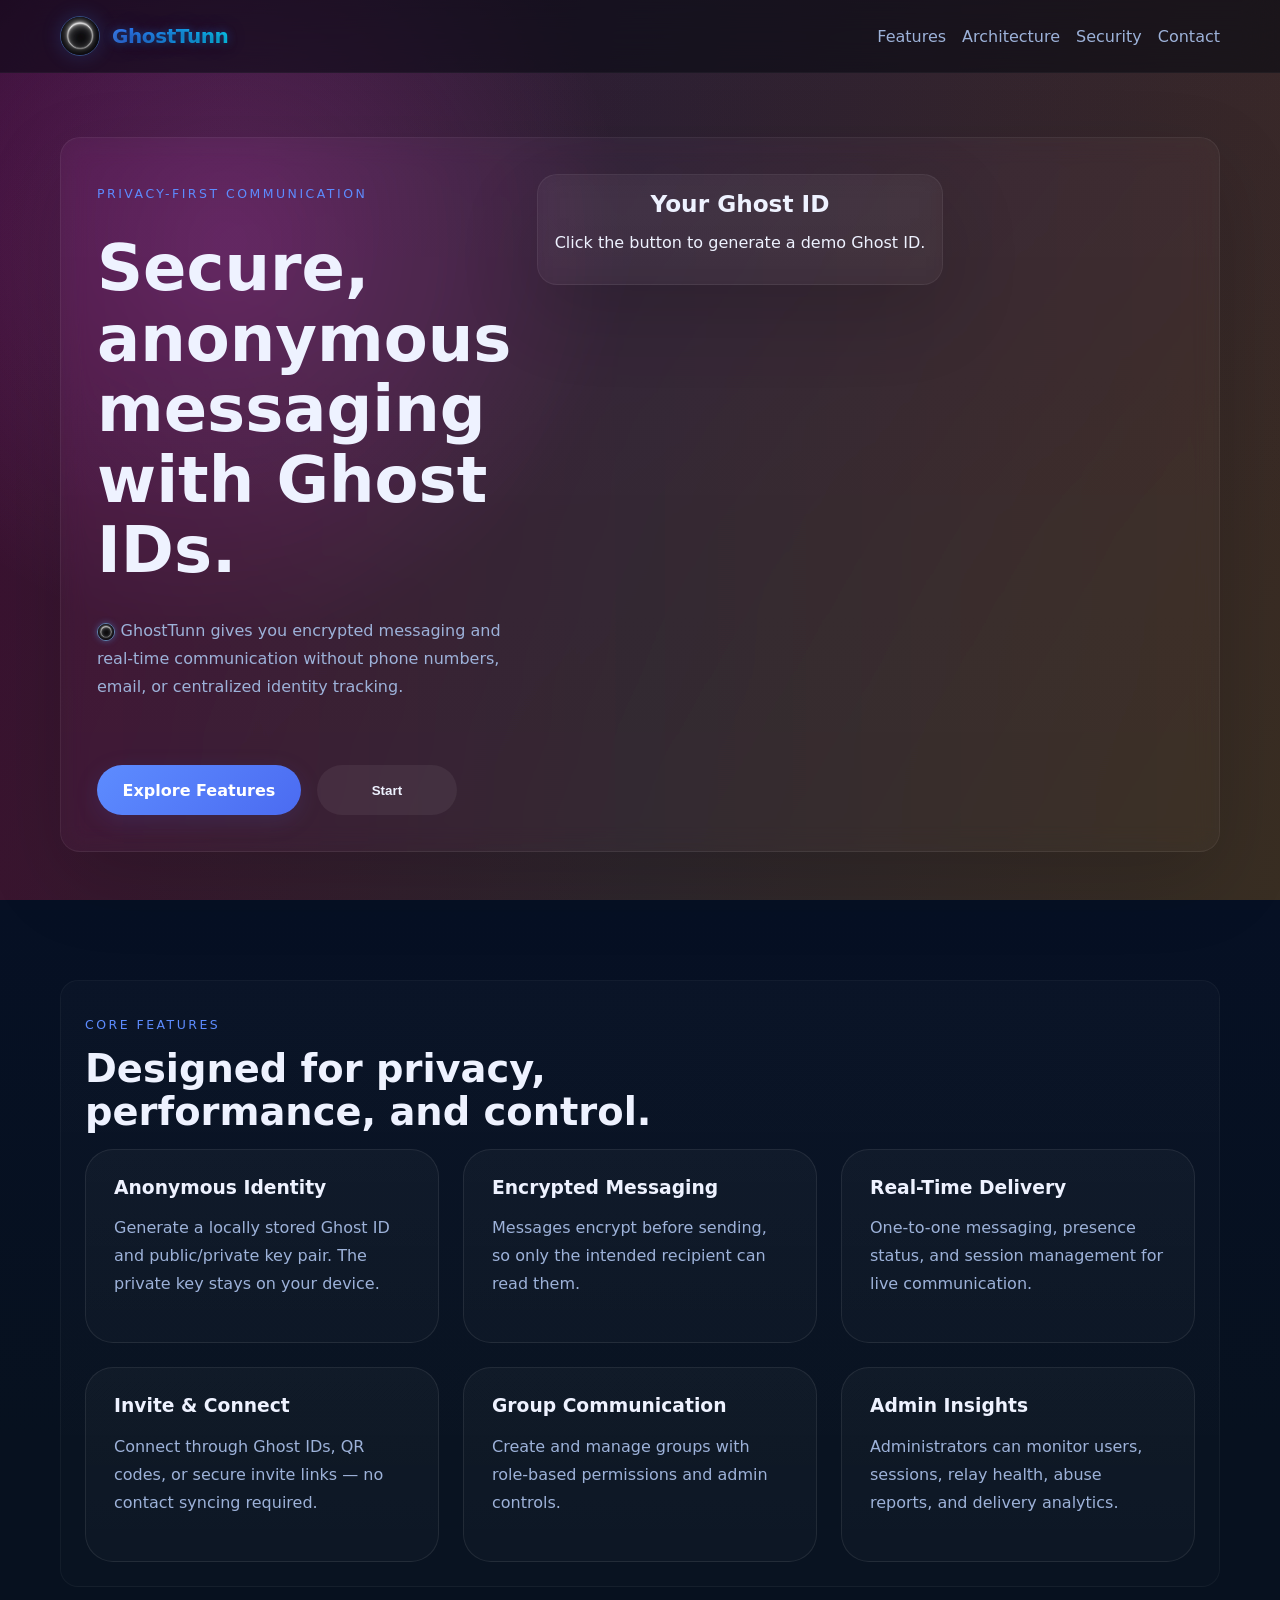
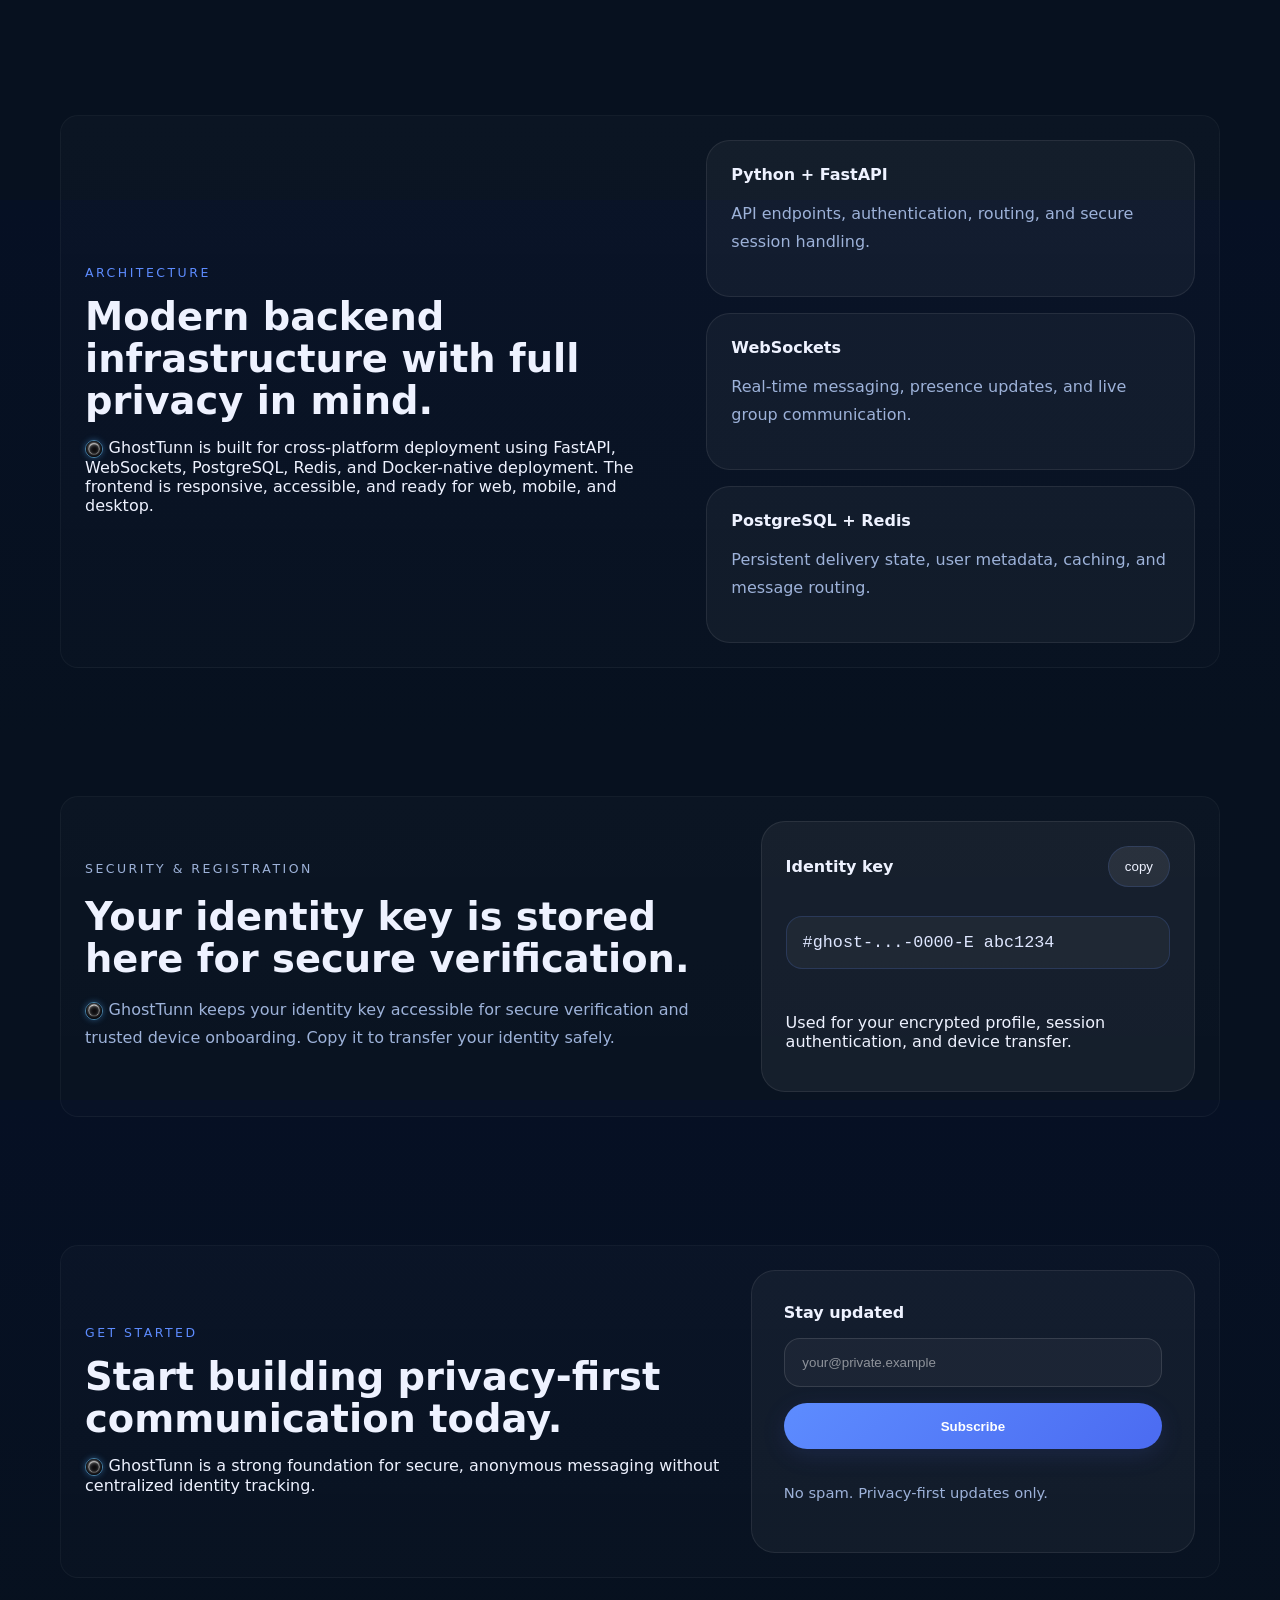
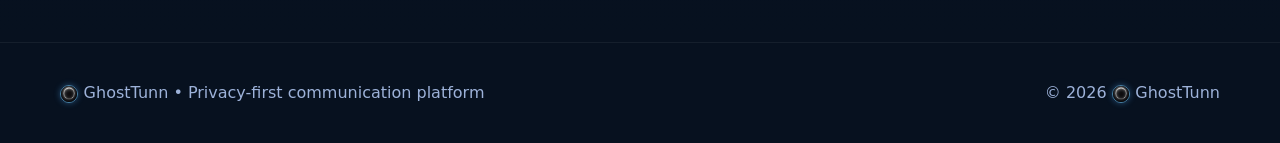
==== index.html @ 8a2db263 "Add ability for users to upload and manage their profile pictures Update HTML to include image eleme" ====
<!DOCTYPE html>
<html lang="en">
<head>
  <meta charset="UTF-8" />
  <meta name="viewport" content="width=device-width, initial-scale=1.0" />
  <title>GhostTunn</title>
  <link rel="stylesheet" href="styles.css" />
</head>
<body>
  <header class="site-header">
    <div class="container header-inner">
      <a class="brand" href="#home">
        <img src="/logo.jpeg" alt="GhostTunn logo" class="brand-logo-img" />
        GhostTunn
      </a>
      <button class="menu-toggle" id="menuToggle" aria-label="Toggle navigation">
        <span></span>
        <span></span>
        <span></span>
      </button>
      <nav class="site-nav" id="siteNav">
        <a href="#features">Features</a>
        <a href="#architecture">Architecture</a>
        <a href="#security">Security</a>
        <a href="#contact">Contact</a>
      </nav>
    </div>
  </header>

  <main>
    <section class="hero" id="home">
      <div class="container">
        <div class="pin-card panel-card">
          <div class="pin-content">
            <p class="eyebrow">Privacy-first communication</p>
            <h1>Secure, anonymous messaging with Ghost IDs.</h1>
            <p class="hero-text"><img src="/logo.jpeg" alt="" class="logo-inline-img" aria-hidden="true" />GhostTunn gives you encrypted messaging and real-time communication without phone numbers, email, or centralized identity tracking.</p>
            <div class="hero-actions">
              <a class="btn btn-primary" href="#features">Explore Features</a>
              <button class="btn btn-secondary" id="demoGhostId">Start</button>
            </div>
          </div>

          <aside class="pin-meta">
            <div class="panel-card meta-card">
              <h2>Your Ghost ID</h2>
              <p id="ghostIdValue">Click the button to generate a demo Ghost ID.</p>
            </div>
          </aside>
        </div>
      </div>
    </section>

    <section class="section section-features" id="features">
      <div class="container">
        <div class="section-header">
          <p class="eyebrow">Core Features</p>
          <h2>Designed for privacy, performance, and control.</h2>
        </div>
        <div class="feature-grid">
          <article class="feature-card">
            <h3>Anonymous Identity</h3>
            <p>Generate a locally stored Ghost ID and public/private key pair. The private key stays on your device.</p>
          </article>
          <article class="feature-card">
            <h3>Encrypted Messaging</h3>
            <p>Messages encrypt before sending, so only the intended recipient can read them.</p>
          </article>
          <article class="feature-card">
            <h3>Real-Time Delivery</h3>
            <p>One-to-one messaging, presence status, and session management for live communication.</p>
          </article>
          <article class="feature-card">
            <h3>Invite & Connect</h3>
            <p>Connect through Ghost IDs, QR codes, or secure invite links — no contact syncing required.</p>
          </article>
          <article class="feature-card">
            <h3>Group Communication</h3>
            <p>Create and manage groups with role-based permissions and admin controls.</p>
          </article>
          <article class="feature-card">
            <h3>Admin Insights</h3>
            <p>Administrators can monitor users, sessions, relay health, abuse reports, and delivery analytics.</p>
          </article>
        </div>
      </div>
    </section>

    <section class="section section-architecture" id="architecture">
      <div class="container architecture-grid">
        <div>
          <p class="eyebrow">Architecture</p>
          <h2>Modern backend infrastructure with full privacy in mind.</h2>
          <p><img src="/logo.jpeg" alt="" class="logo-inline-img" aria-hidden="true" />GhostTunn is built for cross-platform deployment using FastAPI, WebSockets, PostgreSQL, Redis, and Docker-native deployment. The frontend is responsive, accessible, and ready for web, mobile, and desktop.</p>
        </div>
        <div class="architecture-list">
          <div class="architecture-item">
            <strong>Python + FastAPI</strong>
            <p>API endpoints, authentication, routing, and secure session handling.</p>
          </div>
          <div class="architecture-item">
            <strong>WebSockets</strong>
            <p>Real-time messaging, presence updates, and live group communication.</p>
          </div>
          <div class="architecture-item">
            <strong>PostgreSQL + Redis</strong>
            <p>Persistent delivery state, user metadata, caching, and message routing.</p>
          </div>
        </div>
      </div>
    </section>

    <section class="section section-security" id="security">
      <div class="container security-grid">
        <div class="security-copy">
          <p class="eyebrow">Security & Registration</p>
          <h2>Your identity key is stored here for secure verification.</h2>
          <p><img src="/logo.jpeg" alt="" class="logo-inline-img" aria-hidden="true" />GhostTunn keeps your identity key accessible for secure verification and trusted device onboarding. Copy it to transfer your identity safely.</p>
        </div>
        <div class="security-stats">
          <div class="stat-card key-card">
            <div class="key-label">
              <strong>Identity key</strong>
              <button class="copy-btn" id="copySecurityIdentity">copy</button>
            </div>
            <p class="key-value" id="securityIdentityKey">#ghost-...-0000-E abc1234</p>
            <p>Used for your encrypted profile, session authentication, and device transfer.</p>
          </div>
        </div>
      </div>
    </section>

    <section class="section section-contact" id="contact">
      <div class="container contact-panel">
        <div>
          <p class="eyebrow">Get Started</p>
          <h2>Start building privacy-first communication today.</h2>
          <p><img src="/logo.jpeg" alt="" class="logo-inline-img" aria-hidden="true" />GhostTunn is a strong foundation for secure, anonymous messaging without centralized identity tracking.</p>
        </div>
        <form class="contact-form" id="contactForm">
          <label for="email">Stay updated</label>
          <input type="email" id="email" name="email" placeholder="your@private.example" required />
          <button class="btn btn-primary" type="submit">Subscribe</button>
          <p class="form-note">No spam. Privacy-first updates only.</p>
        </form>
      </div>
    </section>

    <section class="section app-shell hidden" id="appShell">
      <div class="app-container">
        <nav class="app-sidebar">
          <div class="sidebar-top">
            <button class="sidebar-icon" data-view="chat" aria-label="Chats" title="Chats">💬</button>
            <button class="sidebar-icon" data-view="ghosttime" aria-label="GhostTime" title="GhostTime">📝</button>
            <button class="sidebar-icon" data-view="terminal" aria-label="Terminal" title="Terminal">⌨️</button>
          </div>
          <div class="sidebar-bottom">
            <button class="sidebar-avatar-btn" id="sidebarProfileBtn" aria-label="Profile & Settings" title="Profile & Settings">
              <div class="avatar-circle" id="sidebarAvatar">
                <span class="avatar-initials" id="sidebarAvatarInitials">GH</span>
                <img class="avatar-photo hidden" id="sidebarPhoto" alt="" aria-hidden="true" />
              </div>
            </button>
          </div>
        </nav>

        <div class="app-main">
          <div class="app-header-section">
            <div class="app-topbar">
              <h1 class="app-title glow"></h1>
              <button class="topbar-profile-btn" id="topbarProfileBtn" aria-label="Profile & Settings">
                <div class="avatar-circle avatar-circle--sm" id="topbarAvatar">
                  <span class="avatar-initials" id="topbarAvatarInitials">GH</span>
                  <img class="avatar-photo hidden" id="topbarPhoto" alt="" aria-hidden="true" />
                </div>
              </button>
            </div>
            <div class="search-action-row">
              <div class="search-bar-container">
                <input type="search" id="chatSearchInput" class="search-bar" placeholder="Search eg; #ghost-codename-uniquenumber-E" />
              </div>
              <button class="btn btn-secondary add-friend-button" id="addFriendButton" type="button" title="Add friend by public ID">+</button>
            </div>
          </div>

          <div class="view-panel" id="chatView">
            <div class="chat-view-container">
              <div class="chat-tabs-bar">
                <button class="chat-tab active" data-filter="all">All</button>
                <button class="chat-tab" data-filter="unread">Unread</button>
                <button class="chat-tab" data-filter="requests">Requests</button>
              </div>
              <div class="chat-list" id="chatList"></div>
            </div>
          </div>

          <div class="view-panel hidden" id="ghosttimeView">
            <div class="ghosttime-panel">
              <div class="ghosttime-header">
                <h2 class="glow-text glow">GhostTime</h2>
              </div>
              <div class="gt-post-form">
                <textarea id="gtPostText" placeholder="Share a text post..."></textarea>
                <button class="btn btn-primary" id="publishGtPost">Publish</button>
              </div>
              <div class="gt-post-list" id="gtPostList"></div>
            </div>
          </div>

          <div class="view-panel hidden" id="terminalView">
            <div class="terminal-panel">
              <div class="terminal-header">
                <div>
                  <p class="eyebrow">Ghost console</p>
                  <h2><img src="/logo.jpeg" alt="" class="logo-inline-img" aria-hidden="true" />GhostTunn shell</h2>
                </div>
                <span class="terminal-status">Active</span>
              </div>
              <div class="terminal-output" id="terminalOutput">
                <div class="terminal-line info">@ghost<strong> is a root runner: </strong> type 'ghost help' to explore all commands.</div>
              </div>
              <div class="terminal-input-row">
                <span class="terminal-prompt">ghost&nbsp;▶</span>
                <input id="terminalInput" class="terminal-input" type="text" placeholder="ghost help" autocomplete="off" />
              </div>
              <div class="terminal-actions">
                <button class="btn btn-secondary" id="terminalClear">clear</button>
              </div>
            </div>
          </div>

        </div>

        <div class="chat-detail-panel hidden" id="chatDetailPanel">
          <div class="chat-header">
            <button class="back-button" id="backToChatListButton">←</button>
            <div class="chat-header-info">
              <h2 id="chatDetailTitle">Chat</h2>
              <p id="chatDetailSubtitle">Online</p>
            </div>
          </div>
          <div class="messages-container" id="messagesContainer"></div>
          <div class="message-input-area hidden" id="messageInputArea">
            <input type="text" id="messageInput" placeholder="Type a message..." />
            <button class="send-button" id="sendButton">Send</button>
          </div>
        </div>
      </div>

      <!-- Mobile bottom navigation -->
      <nav class="mobile-bottom-nav" id="mobileBottomNav">
        <button class="mobile-nav-btn active" data-view="chat" aria-label="Chats">
          <span class="mobile-nav-icon">💬</span>
          <span class="mobile-nav-label">Chats</span>
        </button>
        <button class="mobile-nav-btn" data-view="ghosttime" aria-label="GhostTime">
          <span class="mobile-nav-icon">📝</span>
          <span class="mobile-nav-label">GhostTime</span>
        </button>
        <button class="mobile-nav-btn" data-view="terminal" aria-label="Terminal">
          <span class="mobile-nav-icon">⌨️</span>
          <span class="mobile-nav-label">Terminal</span>
        </button>
        <button class="mobile-nav-btn" id="mobileProfileBtn" aria-label="Profile">
          <span class="mobile-nav-icon">
            <div class="avatar-circle avatar-circle--xs" id="mobileNavAvatar">
              <span class="avatar-initials" id="mobileNavAvatarInitials">GH</span>
              <img class="avatar-photo hidden" id="mobileNavPhoto" alt="" aria-hidden="true" />
            </div>
          </span>
          <span class="mobile-nav-label">Profile</span>
        </button>
      </nav>

      <!-- Profile / Settings Drawer -->
      <div class="profile-drawer-overlay" id="profileDrawerOverlay" aria-hidden="true"></div>
      <aside class="profile-drawer" id="profileDrawer" aria-label="Profile & Settings" role="dialog">
        <div class="profile-drawer-header">
          <span class="profile-drawer-title">Profile</span>
          <button class="profile-drawer-close" id="profileDrawerClose" aria-label="Close">✕</button>
        </div>

        <div class="profile-drawer-body">
          <!-- Avatar card -->
          <div class="profile-avatar-card">
            <div class="profile-avatar-upload-wrap">
              <div class="avatar-circle avatar-circle--lg" id="profileDrawerAvatar">
                <span class="avatar-initials" id="profileDrawerAvatarInitials">GH</span>
                <img class="avatar-photo hidden" id="profileDrawerPhoto" alt="Profile photo" />
              </div>
              <button class="avatar-upload-btn" id="avatarUploadBtn" title="Upload photo" aria-label="Upload profile photo">
                <span>📷</span>
              </button>
              <button class="avatar-remove-btn hidden" id="avatarRemoveBtn" title="Remove photo" aria-label="Remove profile photo">✕</button>
              <input type="file" id="avatarFileInput" accept="image/*" class="hidden" aria-label="Choose profile photo" />
            </div>
            <div class="profile-alias-block">
              <p class="profile-alias" id="profileDisplayAlias">Ghost User</p>
              <p class="profile-alias-sub" id="profilePublicKeyDisplay">#ghost-…</p>
              <p class="avatar-upload-hint" id="avatarUploadHint">Tap 📷 to set a photo</p>
            </div>
          </div>

          <!-- Identity key row -->
          <div class="profile-setting-group">
            <p class="profile-group-label">Identity key</p>
            <div class="profile-key-row">
              <span class="profile-key-value" id="profileIdentityDisplay">••••••••••••</span>
              <button class="profile-key-toggle" id="profileKeyToggle" aria-label="Show / hide key">👁</button>
              <button class="profile-key-copy" id="profileKeyCopy" aria-label="Copy identity key">Copy</button>
            </div>
          </div>

          <!-- Settings toggles -->
          <div class="profile-setting-group">
            <p class="profile-group-label">Privacy</p>
            <label class="profile-toggle-row">
              <span>Ghost mode (always on)</span>
              <span class="profile-toggle-badge">On</span>
            </label>
            <label class="profile-toggle-row">
              <span>Encrypt messages</span>
              <span class="profile-toggle-badge">On</span>
            </label>
            <label class="profile-toggle-row">
              <span>Hide read receipts</span>
              <span class="profile-toggle-badge">On</span>
            </label>
          </div>

          <!-- Log out -->
          <div class="profile-setting-group">
            <button class="btn btn-danger profile-logout-btn" id="profileLogoutBtn">Sign out of this device</button>
          </div>
        </div>
      </aside>
    </section>
  </main>

  <div class="login-overlay" id="loginOverlay" aria-hidden="true">
    <div class="login-card" role="dialog" aria-modal="true" aria-labelledby="loginHeading">
      <div class="login-title">
        <h1 id="loginHeading" class="glow-text"><img src="/logo.jpeg" alt="GhostTunn" class="login-logo-img" />GhostTunn</h1>
        <p class="login-subtitle">Your digital identity key is generated instantly. Copy it and keep it safe.</p>
      </div>

      <div class="tab-panels">
        <div class="tab-panel active" id="identityTab" role="tabpanel">
          <div class="key-block">
            <div class="key-label">
              <strong>Identity key</strong>
              <button class="copy-btn" id="copyIdentity">Copy</button>
            </div>
            <p class="key-value" id="identityKeyValue">#ghost-...-0000-E abc1234</p>
            <p class="tab-note">A composite identity string combining your public and private key data. Keep this secret and safe.</p>
          </div>
        </div>
      </div>

      <div class="manual-identity">
        <p class="manual-text">Already have a Ghost identity on another device? Paste the full identity string here to register this device.</p>
        <div class="manual-input-group">
          <input type="text" id="manualIdentityInput" class="manual-input" placeholder="#ghost-codename-1234-E abc1234" />
          <button class="btn btn-secondary" id="useExistingIdentity">Use Existing Identity</button>
        </div>
      </div>

      <div class="login-actions">
        <button class="btn btn-primary" id="continueButton">Continue</button>
      </div>
    </div>
  </div>

  <footer class="site-footer">
    <div class="container footer-inner">
      <p><img src="/logo.jpeg" alt="" class="logo-inline-img" aria-hidden="true" />GhostTunn • Privacy-first communication platform</p>
      <p>© 2026 <img src="/logo.jpeg" alt="" class="logo-inline-img" aria-hidden="true" />GhostTunn</p>
    </div>
  </footer>

  <script src="script.js"></script>
</body>
</html>
---- styles.css ----
:root {
  --bg: #060b14;
  --surface: #0e1627;
  --surface-strong: #162040;
  --text: #eef2ff;
  --muted: #9db2d9;
  --primary: #5d8cff;
  --primary-soft: #4b6be1;
  --success: #2ed8a9;
  --border: rgba(255,255,255,0.08);
  --radius: 24px;
  font-size: 16px;
}

* {
  box-sizing: border-box;
}

html, body {
  margin: 0;
  min-height: 100%;
  scroll-behavior: smooth;
}

body {
  font-family: Inter, ui-sans-serif, system-ui, -apple-system, BlinkMacSystemFont, "Segoe UI", sans-serif;
  color: var(--text);
  background: #05070f;
  position: relative;
  overflow-x: hidden;
}

body::before {
  content: '';
  position: fixed;
  inset: 0;
  z-index: -1;
  background: 
    radial-gradient(circle at 10% 15%, rgba(255, 106, 255, 0.18), transparent 16%),
    radial-gradient(circle at 85% 20%, rgba(56, 220, 255, 0.12), transparent 14%),
    linear-gradient(120deg, rgba(255, 0, 122, 0.16), rgba(255, 221, 0, 0.16), rgba(0, 230, 255, 0.16)),
    linear-gradient(90deg, rgba(255, 40, 160, 0.05), rgba(0, 255, 200, 0.05), rgba(255, 255, 70, 0.05));
  background-size: 180% 180%, 160% 160%, 320% 320%, 100% 100%;
  animation: neonRainbowFlow 24s linear infinite;
  opacity: 1;
}

@keyframes neonRainbowFlow {
  0% {
    background-position: 0% 0%, 100% 100%, 0% 0%, 0% 0%;
  }
  50% {
    background-position: 100% 20%, 0% 80%, 100% 100%, 0% 0%;
  }
  100% {
    background-position: 0% 100%, 100% 0%, 0% 0%, 0% 0%;
  }
}

img, video {
  max-width: 100%;
}

.container {
  width: min(1160px, calc(100% - 2rem));
  margin: 0 auto;
}

.site-header {
  position: sticky;
  top: 0;
  z-index: 20;
  backdrop-filter: blur(18px);
  background: rgba(6, 11, 20, 0.85);
  border-bottom: 1px solid rgba(255,255,255,0.05);
}

.header-inner,
.footer-inner,
.hero-grid,
.architecture-grid,
.security-grid,
.contact-panel {
  display: grid;
  gap: 1.5rem;
}

.header-inner {
  grid-template-columns: auto 1fr;
  align-items: center;
  padding: 1rem 0;
}

.brand {
  display: inline-flex;
  align-items: center;
  gap: 0.75rem;
  font-weight: 800;
  letter-spacing: -0.05em;
  font-size: 1.35rem;
  color: var(--text);
  text-decoration: none;
}

/* Logo image styles */
.brand-logo-img {
  width: 40px;
  height: 40px;
  border-radius: 50%;
  object-fit: cover;
  border: 1px solid rgba(80, 170, 255, 0.4);
  box-shadow: 0 0 20px rgba(60, 140, 255, 0.2);
  animation: brandRingPulse 3s ease-in-out infinite;
  flex-shrink: 0;
}

.logo-inline-img {
  width: 18px;
  height: 18px;
  border-radius: 50%;
  object-fit: cover;
  vertical-align: middle;
  margin-right: 0.35rem;
  border: 1px solid rgba(116, 205, 255, 0.6);
  box-shadow: 0 0 6px rgba(82, 175, 255, 0.4);
  display: inline-block;
}

.login-logo-img {
  width: 52px;
  height: 52px;
  border-radius: 50%;
  object-fit: cover;
  border: 2px solid rgba(93, 140, 255, 0.5);
  box-shadow: 0 0 24px rgba(64, 140, 255, 0.35);
  vertical-align: middle;
  margin-right: 0.5rem;
  animation: brandRingPulse 3s ease-in-out infinite;
}

.logo-ring {
  position: relative;
  display: inline-flex;
  width: 40px;
  height: 40px;
  min-width: 40px;
  border-radius: 50%;
  background: radial-gradient(circle at center, rgba(6, 15, 32, 0.95), rgba(4, 8, 22, 1) 60%);
  border: 1px solid rgba(80, 170, 255, 0.4);
  box-shadow: 0 0 20px rgba(60, 140, 255, 0.2), inset 0 0 1px rgba(255, 255, 255, 0.05);
  animation: brandRingPulse 3s ease-in-out infinite;
}

.logo-ring::before {
  content: '';
  position: absolute;
  inset: 0;
  border-radius: 50%;
  background: radial-gradient(circle at center, rgba(90, 200, 255, 0.22), transparent 55%);
}

.logo-ring::after {
  content: '';
  position: absolute;
  inset: 7px;
  border-radius: 50%;
  border: 2px solid rgba(116, 205, 255, 0.9);
  box-shadow: 0 0 18px rgba(82, 175, 255, 0.8), 0 0 30px rgba(42, 118, 255, 0.22);
  pointer-events: none;
}

.brand-mark {
  width: 40px;
  height: 40px;
  border-radius: 50%;
  display: inline-grid;
  place-items: center;
}

.brand-mark.logo-ring {
  width: 100%;
  height: 100%;
}

@keyframes brandRingPulse {
  0%, 100% {
    transform: scale(1);
    box-shadow: 0 0 20px rgba(60, 140, 255, 0.2);
  }
  50% {
    transform: scale(1.02);
    box-shadow: 0 0 26px rgba(60, 140, 255, 0.28);
  }
}

.logo-ring--inline {
  position: relative;
  display: inline-flex;
  width: 14px;
  height: 14px;
  min-width: 14px;
  border-radius: 50%;
  border: 1px solid rgba(116, 205, 255, 0.9);
  background: transparent;
  box-shadow: 0 0 8px rgba(82, 175, 255, 0.45);
  margin-right: 0.45rem;
  vertical-align: middle;
}

.logo-ring--inline::before {
  content: '';
  position: absolute;
  inset: 0;
  border-radius: 50%;
  box-shadow: inset 0 0 6px rgba(90, 200, 255, 0.35);
}

.logo-ring--inline::after {
  display: none;
}

/* Neon/glow branding for the site title and app title */
.brand, .app-title, .glow-text {
  font-weight: 900;
  background: linear-gradient(90deg, #80b8ff 0%, #2f7cff 40%, #00e1ff 100%);
  -webkit-background-clip: text;
  -webkit-text-fill-color: transparent;
  color: transparent;
  text-shadow: 0 0 10px rgba(64,140,255,0.45), 0 0 30px rgba(64,140,255,0.18), 0 2px 8px rgba(0,0,0,0.6);
  transition: text-shadow 0.25s ease;
}

.brand:hover, .app-title:hover, .glow-text:hover {
  text-shadow: 0 0 14px rgba(64,140,255,0.7), 0 0 40px rgba(64,140,255,0.28), 0 4px 18px rgba(0,0,0,0.6);
}

@keyframes neonPulse {
  0% { text-shadow: 0 0 8px rgba(64,140,255,0.45), 0 0 20px rgba(64,140,255,0.18); }
  50% { text-shadow: 0 0 14px rgba(64,140,255,0.72), 0 0 36px rgba(64,140,255,0.28); }
  100% { text-shadow: 0 0 8px rgba(64,140,255,0.45), 0 0 20px rgba(64,140,255,0.18); }
}

.brand.glow, .app-title.glow, .glow-text.glow {
  animation: neonPulse 2.2s ease-in-out infinite;
}

.site-nav {
  justify-self: end;
  display: flex;
  flex-wrap: wrap;
  gap: 1rem;
}

.site-nav a {
  color: var(--muted);
  text-decoration: none;
  transition: color 0.2s ease;
}

.site-nav a:hover {
  color: var(--text);
}

.menu-toggle {
  display: none;
  background: none;
  border: none;
  cursor: pointer;
  padding: 0.5rem;
}

.menu-toggle span {
  display: block;
  width: 1.6rem;
  height: 2px;
  background: var(--text);
  margin: 0.35rem 0;
  transition: transform 0.25s ease;
}

.hero {
  padding: 5rem 0 4rem;
}

.hero-grid {
  grid-template-columns: 1.2fr 0.9fr;
  align-items: center;
}

.hero-copy {
  max-width: 660px;
}

.eyebrow {
  text-transform: uppercase;
  letter-spacing: 0.2em;
  color: var(--primary);
  font-size: 0.78rem;
  margin-bottom: 1rem;
}

h1, h2, h3 {
  margin: 0;
  line-height: 1.1;
}

h1 {
  font-size: clamp(2.4rem, 5vw, 4rem);
}

h2 {
  font-size: clamp(2rem, 3vw, 2.8rem);
}

.hero-text,
.feature-card p,
.architecture-item p,
.security-copy p,
.form-note {
  color: var(--muted);
  line-height: 1.75;
}

.hero-actions {
  margin-top: 2rem;
  display: flex;
  flex-wrap: wrap;
  gap: 1rem;
}

.btn {
  display: inline-flex;
  align-items: center;
  justify-content: center;
  border: none;
  border-radius: 999px;
  padding: 0.95rem 1.6rem;
  font-weight: 600;
  cursor: pointer;
  text-decoration: none;
}

.btn-primary {
  background: linear-gradient(135deg, var(--primary), #4b6bf1);
  color: white;
}

.btn-secondary {
  background: rgba(255,255,255,0.06);
  color: var(--text);
}

.hero-panel {
  align-self: start;
}

.panel-card {
  background: rgba(255,255,255,0.04);
  border: 1px solid rgba(255,255,255,0.08);
  border-radius: var(--radius);
  padding: 2rem;
  box-shadow: 0 28px 80px rgba(0, 0, 0, 0.15);
}

.panel-card h2 {
  margin-bottom: 1rem;
}

.section {
  padding: 4rem 0;
}

.section-header {
  max-width: 700px;
  margin-bottom: 2.5rem;
}

.feature-grid {
  display: grid;
  grid-template-columns: repeat(3, minmax(0, 1fr));
  gap: 1.5rem;
}

.feature-card {
  padding: 1.75rem;
  background: rgba(255,255,255,0.04);
  border: 1px solid rgba(255,255,255,0.08);
  border-radius: 1.75rem;
}

.architecture-grid {
  grid-template-columns: 1.1fr 0.9fr;
  align-items: center;
}

.architecture-list {
  display: grid;
  gap: 1rem;
}

.architecture-item {
  padding: 1.5rem;
  background: rgba(255,255,255,0.04);
  border: 1px solid rgba(255,255,255,0.08);
  border-radius: 1.5rem;
}

.security-grid {
  grid-template-columns: 1.2fr 0.8fr;
  align-items: center;
}

.security-stats {
  display: grid;
  gap: 1rem;
}

.security-key-grid {
  grid-template-columns: repeat(2, minmax(0, 1fr));
}

.key-card {
  display: grid;
  gap: 0.75rem;
}

@media (max-width: 900px) {
  .security-key-grid {
    grid-template-columns: 1fr;
  }
}

.stat-card {
  background: rgba(255,255,255,0.05);
  padding: 1.5rem;
  border-radius: 1.5rem;
  border: 1px solid rgba(255,255,255,0.08);
}

.stat-card h3 {
  font-size: 2rem;
  margin-bottom: 0.4rem;
}

.contact-panel {
  grid-template-columns: 1.3fr 0.9fr;
  align-items: center;
}

.contact-form {
  display: grid;
  gap: 1rem;
  background: rgba(255,255,255,0.04);
  border: 1px solid rgba(255,255,255,0.08);
  border-radius: 1.5rem;
  padding: 2rem;
}

.contact-form label {
  font-weight: 600;
}

.contact-form input {
  width: 100%;
  padding: 1rem 1.1rem;
  border: 1px solid rgba(255,255,255,0.12);
  border-radius: 1rem;
  background: rgba(255,255,255,0.04);
  color: var(--text);
}

.contact-form input::placeholder {
  color: rgba(255,255,255,0.5);
}

.form-note {
  font-size: 0.92rem;
}

.site-footer {
  padding: 1.5rem 0;
  border-top: 1px solid rgba(255,255,255,0.06);
}

.footer-inner {
  grid-template-columns: 1fr auto;
  align-items: center;
  color: var(--muted);
}

.login-overlay {
  position: fixed;
  inset: 0;
  display: none;
  align-items: center;
  justify-content: center;
  background: radial-gradient(circle at top, rgba(93, 140, 255, 0.18), transparent 22%),
              linear-gradient(180deg, rgba(4, 11, 20, 0.95), rgba(2, 7, 17, 0.98));
  backdrop-filter: blur(14px);
  z-index: 100;
  padding: 2rem;
}

.login-overlay.active {
  display: flex;
}

.login-card {
  width: min(960px, 100%);
  background: linear-gradient(180deg, rgba(8, 23, 62, 0.95), rgba(4, 11, 25, 0.98));
  border: 1px solid rgba(93, 140, 255, 0.18);
  border-radius: 32px;
  box-shadow: 0 0 120px rgba(84, 139, 255, 0.18);
  padding: 2.5rem;
}

.login-title {
  text-align: center;
  margin-bottom: 1.5rem;
}

.login-title h1 {
  font-size: clamp(2.75rem, 5vw, 4rem);
  margin: 0;
}

.login-title .login-subtitle {
  margin: 0.85rem auto 0;
  max-width: 680px;
  color: #cbd7ff;
  opacity: 0.9;
}

.glow-text {
  background: linear-gradient(90deg, #5d8cff, #79ffff, #e26bff, #4b95ff);
  -webkit-background-clip: text;
  color: transparent;
  animation: neon-glow 3.5s ease-in-out infinite;
}

@keyframes neon-glow {
  0%, 100% {
    text-shadow: 0 0 18px rgba(93, 140, 255, 0.9), 0 0 28px rgba(121, 255, 255, 0.55);
  }
  50% {
    text-shadow: 0 0 24px rgba(206, 107, 255, 0.9), 0 0 34px rgba(93, 140, 255, 0.45);
  }
}

.login-tabs {
  display: grid;
  grid-template-columns: repeat(3, minmax(0, 1fr));
  gap: 0.85rem;
  margin-bottom: 1.5rem;
}

.login-tab {
  background: rgba(255, 255, 255, 0.04);
  border: 1px solid rgba(255, 255, 255, 0.08);
  color: var(--text);
  padding: 1rem 1rem;
  border-radius: 18px;
  cursor: pointer;
  font-weight: 700;
  transition: transform 0.2s ease, border-color 0.2s ease, background 0.2s ease;
}

.login-tab:hover {
  transform: translateY(-1px);
}

.login-tab.active {
  background: rgba(93, 140, 255, 0.16);
  border-color: rgba(93, 140, 255, 0.4);
  box-shadow: 0 0 0 1px rgba(93, 140, 255, 0.18), 0 0 20px rgba(93, 140, 255, 0.12);
}

.tab-panels {
  display: grid;
  gap: 1rem;
}

.tab-panel {
  display: none;
  padding: 1.75rem;
  background: rgba(255, 255, 255, 0.04);
  border: 1px solid rgba(255, 255, 255, 0.08);
  border-radius: 24px;
}

.tab-panel.active {
  display: block;
}

.key-block {
  display: grid;
  gap: 0.85rem;
}

.key-label {
  display: flex;
  align-items: center;
  justify-content: space-between;
  gap: 1rem;
}

.key-value {
  font-family: "Courier New", Courier, monospace;
  word-break: break-word;
  font-size: 1.05rem;
  color: #dfe7ff;
  background: rgba(255, 255, 255, 0.04);
  border: 1px solid rgba(93, 140, 255, 0.18);
  padding: 1rem;
  border-radius: 1rem;
}

.tab-note {
  margin: 0;
  color: #b7c5f8;
  line-height: 1.7;
  opacity: 0.92;
}

.copy-btn {
  background: rgba(255, 255, 255, 0.08);
  color: var(--text);
  border: 1px solid rgba(93, 140, 255, 0.16);
  padding: 0.75rem 1rem;
  border-radius: 999px;
  cursor: pointer;
  transition: background 0.2s ease, transform 0.2s ease;
}

.copy-btn:hover {
  background: rgba(93, 140, 255, 0.18);
  transform: translateY(-1px);
}

.login-actions {
  margin-top: 1.5rem;
  display: flex;
  justify-content: center;
}

.manual-identity {
  margin-top: 1.5rem;
  padding: 1.4rem 1.4rem 1.2rem;
  background: rgba(255, 255, 255, 0.03);
  border: 1px solid rgba(93, 140, 255, 0.12);
  border-radius: 20px;
}

.manual-text {
  margin: 0 0 1rem;
  color: #d1d9ff;
  line-height: 1.6;
}

.manual-input-group {
  display: grid;
  gap: 0.85rem;
}

.manual-input {
  width: 100%;
  padding: 1rem 1.1rem;
  border-radius: 1rem;
  border: 1px solid rgba(255,255,255,0.12);
  background: rgba(255,255,255,0.05);
  color: var(--text);
}

.app-shell {
  padding: 2.5rem 0 1rem;
}


.hidden {
  display: none !important;
}

.app-header {
  margin-bottom: 1.5rem;
}

.app-topbar {
  display: none;
}

.app-title {
  font-size: clamp(2.5rem, 4vw, 3.75rem);
  margin: 0;
}

.search-action-row {
  display: grid;
  grid-template-columns: 1fr auto;
  gap: 0.75rem;
  align-items: center;
}

.search-bar-container {
  display: grid;
}

.search-bar {
  width: 100%;
  padding: 1rem 1.2rem;
  border-radius: 999px;
  border: 1px solid rgba(255,255,255,0.12);
  background: rgba(255,255,255,0.06);
  color: var(--text);
  outline: none;
}

.search-bar::placeholder {
  color: rgba(255,255,255,0.6);
}

.add-friend-button {
  min-width: 56px;
  min-height: 56px;
  width: 56px;
  border-radius: 50%;
  font-size: 1.4rem;
  padding: 0;
}

.app-search-bar {
  display: grid;
  grid-template-columns: 1fr auto;
  gap: 0.75rem;
}

.app-search-bar input {
  width: 100%;
  padding: 1rem 1.2rem;
  border-radius: 999px;
  border: 1px solid rgba(255,255,255,0.1);
  background: rgba(255,255,255,0.05);
  color: var(--text);
}

.chat-container {
  display: grid;
  grid-template-columns: 360px 1fr;
  gap: 1.5rem;
}

.chat-sidebar {
  display: grid;
  gap: 1rem;
  padding: 1rem;
  background: rgba(255,255,255,0.04);
  border: 1px solid rgba(255,255,255,0.08);
  border-radius: 2rem;
  min-height: 620px;
}

.chat-sidebar-top {
  display: grid;
  gap: 1rem;
}

.chat-tabs {
  display: grid;
  grid-template-columns: repeat(3, minmax(0, 1fr));
  gap: 0.65rem;
}

.chat-tab {
  background: rgba(255,255,255,0.05);
  border: 1px solid rgba(255,255,255,0.08);
  color: var(--text);
  padding: 0.85rem 0.9rem;
  border-radius: 999px;
  cursor: pointer;
  font-size: 0.95rem;
  font-weight: 700;
}

.chat-tab.active {
  background: rgba(93, 140, 255, 0.18);
  border-color: rgba(93, 140, 255, 0.35);
}

.chat-list {
  display: grid;
  gap: 0.75rem;
  max-height: 540px;
  overflow-y: auto;
  padding-right: 0.25rem;
}

.chat-item {
  display: flex;
  gap: 0.75rem;
  align-items: center;
  padding: 0.75rem;
  border-radius: 1rem;
  background: rgba(255,255,255,0.03);
  border: 1px solid transparent;
  cursor: pointer;
  transition: background 0.2s ease, border-color 0.2s ease;
}

.chat-item:hover,
.chat-item.active {
  background: rgba(93, 140, 255, 0.16);
  border-color: rgba(93, 140, 255, 0.28);
}

.chat-avatar {
  flex-shrink: 0;
  width: 3rem;
  height: 3rem;
  border-radius: 50%;
  display: flex;
  align-items: center;
  justify-content: center;
  font-weight: bold;
  color: white;
  font-size: 1.1rem;
}

.chat-item-content {
  flex: 1;
  min-width: 0;
  display: flex;
  flex-direction: column;
  gap: 0.25rem;
}

.chat-item-header {
  display: flex;
  justify-content: space-between;
  align-items: center;
  gap: 0.75rem;
}

.chat-item-header h4 {
  margin: 0;
  font-size: 0.95rem;
  font-weight: 600;
}

.chat-item-time {
  color: var(--muted);
  font-size: 0.8rem;
  flex-shrink: 0;
}

.chat-item-message {
  margin: 0;
  color: var(--muted);
  font-size: 0.85rem;
  white-space: nowrap;
  overflow: hidden;
  text-overflow: ellipsis;
}

.chat-item-badge {
  flex-shrink: 0;
  min-width: 1.5rem;
  padding: 0.2rem 0.5rem;
  border-radius: 999px;
  background: #5d8cff;
  color: white;
  font-size: 0.75rem;
  text-align: center;
  font-weight: 600;
}

.chat-panel {
  display: grid;
  gap: 1rem;
  min-height: 620px;
  padding: 1.25rem;
  background: rgba(255,255,255,0.04);
  border: 1px solid rgba(255,255,255,0.08);
  border-radius: 2rem;
}

.chat-panel-header {
  display: grid;
  gap: 0.35rem;
  padding-bottom: 0.35rem;
  border-bottom: 1px solid rgba(255,255,255,0.08);
}

/* Futuristic neon back/return button */
.back-button {
  width: 48px;
  height: 48px;
  border-radius: 12px;
  border: none;
  background: linear-gradient(180deg, rgba(18,34,68,0.6), rgba(6,12,28,0.85));
  color: #bfe9ff;
  font-size: 1.25rem;
  display: inline-flex;
  align-items: center;
  justify-content: center;
  cursor: pointer;
  position: relative;
  box-shadow: 0 8px 30px rgba(50,110,220,0.08), inset 0 0 8px rgba(64,140,255,0.06);
  transition: transform 0.18s ease, box-shadow 0.18s ease, filter 0.18s ease;
}

.back-button::after {
  content: '';
  position: absolute;
  inset: -6px;
  border-radius: 14px;
  pointer-events: none;
  background: radial-gradient(circle at 30% 20%, rgba(64,140,255,0.18), transparent 10%), radial-gradient(circle at 70% 80%, rgba(0,230,255,0.06), transparent 12%);
  filter: blur(6px);
  opacity: 0.95;
  mix-blend-mode: screen;
}

.back-button:hover {
  transform: translateY(-4px) scale(1.02);
  box-shadow: 0 20px 56px rgba(64,140,255,0.22), inset 0 0 18px rgba(64,140,255,0.08);
}

@keyframes backPulse {
  0% { filter: drop-shadow(0 0 6px rgba(64,140,255,0.18)); }
  50% { filter: drop-shadow(0 0 18px rgba(64,140,255,0.32)); }
  100% { filter: drop-shadow(0 0 6px rgba(64,140,255,0.18)); }
}

.back-button.glow {
  animation: backPulse 2.4s ease-in-out infinite;
}

.chat-messages {
  display: grid;
  gap: 0.75rem;
  padding: 1rem 0.5rem;
  overflow-y: auto;
  min-height: 420px;
  background: linear-gradient(180deg, rgba(255,255,255,0.02), transparent);
}

.chat-empty {
  color: var(--muted);
  padding: 2rem;
  text-align: center;
}

.message-row {
  display: grid;
  padding: 0.5rem 0;
}

.messages-container {
  flex: 1;
  overflow-y: auto;
  padding: 1rem 1.25rem 9rem;
  display: flex;
  flex-direction: column;
  gap: 0.75rem;
  min-height: 0;
}

.message-row {
  display: flex;
}

.message-bubble {
  max-width: 68%;
  padding: 1rem 1.25rem;
  border-radius: 1.75rem;
  line-height: 1.6;
  box-shadow: 0 14px 40px rgba(0, 20, 50, 0.15);
}

.message-bubble.incoming {
  background: rgba(56, 177, 124, 0.12);
  color: #a5ffda;
  border-bottom-left-radius: 0.3rem;
  align-self: flex-start;
  border: 1px solid rgba(56, 177, 124, 0.28);
}

.message-bubble.outgoing {
  background: rgba(93, 140, 255, 0.18);
  color: #b7dcff;
  border-bottom-right-radius: 0.3rem;
  align-self: flex-end;
  border: 1px solid rgba(93, 140, 255, 0.28);
}

.message-row .message-bubble {
  margin: 0;
}

.message-row .message-bubble.incoming {
  animation: slideInLeft 0.32s ease;
}

.message-row .message-bubble.outgoing {
  animation: slideInRight 0.32s ease;
}

@keyframes slideInLeft {
  from { transform: translateX(-16px); opacity: 0; }
  to { transform: translateX(0); opacity: 1; }
}

@keyframes slideInRight {
  from { transform: translateX(16px); opacity: 0; }
  to { transform: translateX(0); opacity: 1; }
}

.message-input-area {
  position: absolute;
  left: 1.25rem;
  right: 1.25rem;
  bottom: 0.6rem;
  z-index: 10;
  display: flex;
  gap: 0.85rem;
  align-items: center;
  padding: 1.15rem 1.2rem;
  border-radius: 2rem;
  background: linear-gradient(135deg, rgba(18, 10, 36, 0.96), rgba(2, 4, 14, 0.96));
  border: 1px solid rgba(255, 255, 255, 0.12);
  box-shadow:
    0 0 28px rgba(255, 96, 223, 0.2),
    0 0 42px rgba(53, 222, 255, 0.2),
    inset 0 0 18px rgba(48, 80, 255, 0.18);
  flex-shrink: 0;
  position: absolute;
}

.message-input-area::before {
  content: '';
  position: absolute;
  inset: 0;
  border-radius: 2rem;
  pointer-events: none;
  background: linear-gradient(180deg, rgba(64, 255, 240, 0.12), transparent 20%, transparent 80%, rgba(255, 105, 220, 0.12));
}

.message-input-area input {
  position: relative;
  flex: 1;
  padding: 1rem 1.3rem;
  border-radius: 999px;
  border: 1px solid rgba(0, 255, 209, 0.35);
  background: rgba(16, 24, 48, 0.98);
  color: #f5fbff;
  box-shadow: inset 0 0 28px rgba(64, 236, 255, 0.18), 0 0 12px rgba(93, 78, 255, 0.12);
}

.message-input-area input:focus {
  outline: none;
  border-color: rgba(64, 233, 255, 0.65);
  background: rgba(18, 29, 58, 0.98);
  box-shadow: inset 0 0 24px rgba(44, 166, 255, 0.18), 0 0 14px rgba(93, 191, 255, 0.12);
}

.send-button {
  min-width: 120px;
  padding: 1rem 1.6rem;
  border-radius: 999px;
  border: none;
  background: linear-gradient(135deg, #8a00ff 0%, #2dd5ff 45%, #ff4d79 100%);
  color: #fff;
  font-weight: 800;
  letter-spacing: 0.02em;
  text-transform: uppercase;
  cursor: pointer;
  box-shadow: 0 0 28px rgba(141, 0, 255, 0.22), 0 0 20px rgba(45, 213, 255, 0.18);
  transition: transform 0.18s ease, box-shadow 0.18s ease;
}

.send-button:hover {
  transform: translateY(-1px);
  box-shadow: 0 12px 32px rgba(141, 0, 255, 0.26), 0 0 24px rgba(45, 213, 255, 0.22);
}

/* utility to show the message input when needed */
.message-input-area.hidden {
  display: none !important;
}

.message-input-area.show {
  display: flex !important;
}

/* compact mode used when the input serves as a comment box */
.message-input-area.compact {
  padding: 0.5rem 0.75rem;
  background: rgba(8, 20, 44, 0.95);
  border: 1.5px solid rgba(93, 140, 255, 0.35);
  box-shadow: 0 0 16px rgba(64, 140, 255, 0.25), inset 0 0 12px rgba(0, 230, 255, 0.08);
  animation: neonCommentGlow 2.5s ease-in-out infinite;
}
@keyframes neonCommentGlow {
  0% { box-shadow: 0 0 16px rgba(64, 140, 255, 0.25), 0 0 8px rgba(0, 230, 255, 0.12), inset 0 0 12px rgba(0, 230, 255, 0.08); }
  50% { box-shadow: 0 0 24px rgba(93, 140, 255, 0.45), 0 0 16px rgba(206, 107, 255, 0.28), inset 0 0 16px rgba(206, 107, 255, 0.12); }
  100% { box-shadow: 0 0 16px rgba(64, 140, 255, 0.25), 0 0 8px rgba(0, 230, 255, 0.12), inset 0 0 12px rgba(0, 230, 255, 0.08); }
}
.message-input-area.compact input {
  padding: 0.6rem 0.9rem;
  height: 38px;
  background: rgba(255, 255, 255, 0.06);
  border: 1px solid rgba(0, 230, 255, 0.3);
  color: var(--text);
}
.message-input-area.compact input:focus {
  border-color: rgba(206, 107, 255, 0.7);
  background: rgba(255, 255, 255, 0.12);
  box-shadow: inset 0 0 8px rgba(206, 107, 255, 0.15);
}
.message-input-area.compact .send-button {
  min-width: 84px;
  padding: 0.55rem 0.9rem;
  background: linear-gradient(135deg, rgba(64, 140, 255, 0.8), rgba(206, 107, 255, 0.8));
  box-shadow: 0 0 12px rgba(206, 107, 255, 0.3);
}

.message-input-area input {
  flex: 1;
  padding: 1rem 1.2rem;
  border-radius: 999px;
  border: 1px solid rgba(255,255,255,0.12);
  background: rgba(255,255,255,0.06);
  color: var(--text);
  box-shadow: inset 0 0 0 1px rgba(255,255,255,0.02);
}

.message-input-area input:focus {
  outline: none;
  border-color: rgba(93, 140, 255, 0.8);
  background: rgba(255,255,255,0.12);
}

.send-button {
  min-width: 110px;
  padding: 1rem 1.6rem;
  border-radius: 999px;
  border: none;
  background: linear-gradient(135deg, #5d8cff, #2f66f2);
  color: white;
  font-weight: 700;
  cursor: pointer;
  transition: transform 0.2s ease, box-shadow 0.2s ease, filter 0.2s ease;
}

.send-button:hover {
  transform: translateY(-1px);
  box-shadow: 0 18px 46px rgba(93, 140, 255, 0.24);
}

.message-footer {
  display: flex;
  justify-content: flex-end;
  color: #9db2d9;
  font-size: 0.78rem;
  margin-top: 0.3rem;
}

.chat-input-row {
  display: grid;
  grid-template-columns: 1fr auto;
  gap: 0.85rem;
}

.chat-input-row input {
  width: 100%;
  padding: 1rem 1.2rem;
  border-radius: 999px;
  border: 1px solid rgba(255,255,255,0.12);
  background: rgba(255,255,255,0.05);
  color: var(--text);
}

.view-panel {
  display: block;
}

.ghosttime-panel,
.account-view {
  display: grid;
  gap: 1rem;
}

.ghosttime-header {
  display: grid;
  gap: 0.35rem;
}

.ghosttime-header h2 {
  font-size: clamp(3rem, 5vw, 5rem);
  letter-spacing: 0.02em;
  text-shadow: 0 0 22px rgba(0, 230, 255, 0.9), 0 0 42px rgba(93, 140, 255, 0.45), 0 0 90px rgba(206, 107, 255, 0.25);
}

.ghosttime-header h2.glow {
  animation: neonPulse 2s ease-in-out infinite;
}

/* GhostTime feed: keep post list scrollable without scrolling the whole page */
.ghosttime-panel {
  display: flex;
  flex-direction: column;
  gap: 1rem;
  min-height: calc(100vh - 220px);
}

.gt-post-form {
  z-index: 1;
}

.gt-post-list {
  flex: 1 1 auto;
  overflow-y: auto;
  padding: 0.5rem;
  display: grid;
  gap: 0.75rem;
  border-radius: 12px;
  background: linear-gradient(180deg, rgba(255,255,255,0.01), rgba(255,255,255,0.02));
}

.gt-post-card {
  padding: 1rem;
  border-radius: 12px;
  background: rgba(255,255,255,0.03);
  border: 1px solid rgba(255,255,255,0.04);
}

.gt-post-form {
  display: grid;
  gap: 0.8rem;
  background: rgba(255,255,255,0.04);
  border: 1px solid rgba(255,255,255,0.08);
  border-radius: 1.75rem;
  padding: 1.25rem;
}

.gt-post-form textarea {
  width: 100%;
  min-height: 140px;
  resize: vertical;
  padding: 1rem 1.2rem;
  border-radius: 1.25rem;
  border: 1px solid rgba(255,255,255,0.12);
  background: rgba(255,255,255,0.05);
  color: var(--text);
}

.gt-post-list {
  display: grid;
  gap: 1rem;
}

.gt-post-detail-card {
  background: rgba(5, 13, 30, 0.86);
  border: 1px solid rgba(93, 140, 255, 0.18);
  box-shadow: 0 18px 70px rgba(1, 8, 30, 0.35);
}

.gt-post-stats {
  display: flex;
  gap: 0.75rem;
  flex-wrap: wrap;
  margin-top: 1rem;
}

.gt-stat-button {
  min-width: 100px;
  padding: 0.9rem 1rem;
  border-radius: 999px;
  border: 1px solid rgba(255,255,255,0.12);
  background: rgba(255,255,255,0.04);
  color: var(--text);
  display: inline-flex;
  align-items: center;
  justify-content: center;
  gap: 0.5rem;
}

.gt-like-button {
  background: rgba(93, 140, 255, 0.14);
  border-color: rgba(93, 140, 255, 0.28);
}

.gt-comments-dropdown {
  margin-top: 1rem;
  padding: 1rem;
  border-radius: 1rem;
  background: rgba(8, 20, 44, 0.9);
  border: 1px solid rgba(93, 140, 255, 0.15);
  max-height: 320px;
  display: grid;
  grid-template-rows: 1fr auto;
}

.gt-comments-dropdown.hidden {
  display: flexbox;
}

.gt-comments-dropdown .gt-comments {
  overflow-y: auto;
  padding-right: 0.4rem;
  margin-bottom: 0.75rem;
}

.gt-add-comment-box {
  display: flex;
  gap: 0.6rem;
  align-items: center;
  padding: 0.8rem 0.85rem;
  border-top: 1px solid rgba(93, 140, 255, 0.15);
  background: rgba(8, 20, 44, 0.94);
  backdrop-filter: blur(8px);
  box-shadow: inset 0 0 0 1px rgba(255,255,255,0.02);
  animation: neonCommentGlow 2.4s ease-in-out infinite;
}

@keyframes neonCommentGlow {
  0%, 100% { box-shadow: inset 0 0 0 1px rgba(0, 230, 255, 0.12), 0 0 12px rgba(64, 140, 255, 0.22); }
  50% { box-shadow: inset 0 0 0 1px rgba(206, 107, 255, 0.18), 0 0 20px rgba(206, 107, 255, 0.32); }
}


.gt-comment-input {
  flex: 1;
  padding: 0.6rem 0.9rem;
  border-radius: 999px;
  border: 1.5px solid rgba(0, 230, 255, 0.3);
  background: rgba(255, 255, 255, 0.05);
  color: var(--text);
  font-size: 0.9rem;
  height: 36px;
  box-shadow: 0 0 8px rgba(64, 140, 255, 0.15);
  transition: border-color 0.2s ease, box-shadow 0.2s ease;
}

.gt-comment-input:focus {
  outline: none;
  border-color: rgba(206, 107, 255, 0.6);
  background: rgba(255, 255, 255, 0.1);
  box-shadow: 0 0 12px rgba(206, 107, 255, 0.25), inset 0 0 8px rgba(206, 107, 255, 0.1);
}

.gt-comment-send {
  min-width: 70px;
  padding: 0.6rem 1rem;
  font-size: 0.85rem;
  background: linear-gradient(135deg, rgba(64, 140, 255, 0.8), rgba(206, 107, 255, 0.8));
  box-shadow: 0 0 10px rgba(206, 107, 255, 0.25);
}

.gt-add-comment-box {
  display: flex;
  gap: 0.6rem;
  align-items: center;
  margin-top: 0.9rem;
  padding-top: 0.9rem;
  border-top: 1px solid rgba(93, 140, 255, 0.15);
}

.gt-comment-input {
  flex: 1;
  padding: 0.6rem 0.9rem;
  border-radius: 999px;
  border: 1.5px solid rgba(0, 230, 255, 0.3);
  background: rgba(255, 255, 255, 0.05);
  color: var(--text);
  font-size: 0.9rem;
  height: 36px;
  box-shadow: 0 0 8px rgba(64, 140, 255, 0.15);
  transition: border-color 0.2s ease, box-shadow 0.2s ease;
}

.gt-comment-input:focus {
  outline: none;
  border-color: rgba(206, 107, 255, 0.6);
  background: rgba(255, 255, 255, 0.1);
  box-shadow: 0 0 12px rgba(206, 107, 255, 0.25), inset 0 0 8px rgba(206, 107, 255, 0.1);
}

.gt-comment-send {
  min-width: 70px;
  padding: 0.6rem 1rem;
  font-size: 0.85rem;
  background: linear-gradient(135deg, rgba(64, 140, 255, 0.8), rgba(206, 107, 255, 0.8));
  box-shadow: 0 0 10px rgba(206, 107, 255, 0.25);
}

.gt-comment {
  display: grid;
  gap: 0.35rem;
  padding: 0.9rem;
  border-radius: 1rem;
  background: rgba(255,255,255,0.03);
}

.gt-comment-author {
  font-weight: 700;
}

.gt-comment-text {
  color: var(--text);
}

.gt-comment-time {
  color: var(--muted);
  font-size: 0.82rem;
}


.gt-post-card {
  padding: 1.25rem;
  background: rgba(255,255,255,0.04);
  border: 1px solid rgba(255,255,255,0.08);
  border-radius: 1.75rem;
}

.account-profile-card {
  display: grid;
  grid-template-columns: auto 1fr;
  gap: 1rem;
  align-items: center;
  padding: 1.5rem;
}

.account-profile-center {
  display: flex;
  flex-direction: column;
  align-items: center;
  gap: 1.25rem;
  padding: 2rem 1.5rem;
  text-align: center;
}

.avatar-image {
  width: 140px;
  height: 140px;
  border-radius: 50%;
  border: 2px solid rgba(93, 140, 255, 0.4);
  box-shadow: 0 0 24px rgba(64, 140, 255, 0.3), inset 0 0 16px rgba(0, 230, 255, 0.1);
  display: flex;
  align-items: center;
  justify-content: center;
  font-weight: 900;
  font-size: 2rem;
  flex-shrink: 0;
}

.profile-display {
  display: flex;
  flex-direction: column;
  gap: 0.5rem;
}

.account-key {
  font-family: "Courier New", Courier, monospace;
  font-size: 0.95rem;
  color: #b7dcff;
  margin: 0;
  word-break: break-all;
}

.account-panel {
  position: relative;
}

.account-profile-center {
  margin: 0 auto;
}

.account-settings {
  padding: 1.5rem;
  background: rgba(255,255,255,0.04);
  border: 1px solid rgba(255,255,255,0.08);
  border-radius: 1.75rem;
}

.account-settings ul {
  list-style: none;
  padding: 0;
  margin: 0;
  display: grid;
  gap: 0.85rem;
}

.account-settings li {
  padding: 1rem 1.1rem;
  border-radius: 1.25rem;
  background: rgba(255,255,255,0.03);
  border: 1px solid rgba(255,255,255,0.08);
}

.setting-item {
  width: 100%;
  padding: 1rem 1.1rem;
  border-radius: 1.25rem;
  border: 1.5px solid rgba(93, 140, 255, 0.35);
  background: linear-gradient(135deg, rgba(64, 140, 255, 0.12), rgba(0, 230, 255, 0.08));
  color: #b7dcff;
  font-weight: 600;
  cursor: pointer;
  transition: all 0.3s ease;
  box-shadow: 0 0 12px rgba(64, 140, 255, 0.2), inset 0 0 8px rgba(0, 230, 255, 0.05);
}

.setting-item:hover {
  background: linear-gradient(135deg, rgba(64, 140, 255, 0.22), rgba(0, 230, 255, 0.15));
  border-color: rgba(93, 140, 255, 0.6);
  box-shadow: 0 0 24px rgba(64, 140, 255, 0.35), inset 0 0 12px rgba(206, 107, 255, 0.1);
}

.setting-item:active {
  transform: scale(0.98);
}

/* Privacy Settings Panel */
.privacy-panel {
  position: absolute;
  top: 1.5rem;
  right: 1.5rem;
  width: min(420px, 95%);
  background: linear-gradient(180deg, rgba(4, 11, 30, 0.98), rgba(8, 15, 35, 0.96));
  border: 1px solid rgba(93, 140, 255, 0.15);
  border-radius: 1.75rem;
  padding: 1.5rem;
  overflow-y: auto;
  display: flex;
  flex-direction: column;
  gap: 1.5rem;
  max-height: calc(100vh - 6rem);
  z-index: 10;
  opacity: 1;
  transform: translateY(0);
  transition: opacity 0.35s ease, transform 0.35s ease;
}

.privacy-panel.hidden {
  opacity: 0;
  visibility: hidden;
  transform: translateY(24px);
  pointer-events: none;
}

@media (max-width: 980px) {
  .privacy-panel {
    position: absolute;
    top: 1rem;
    right: 1rem;
    width: min(90%, 420px);
    max-height: calc(100vh - 4rem);
  }
}

.privacy-title {
  font-size: 1.8rem;
  margin: 0;
  color: #b7dcff;
  text-align: center;
}

.privacy-section {
  display: flex;
  flex-direction: column;
  gap: 1rem;
  padding: 1rem;
  border-radius: 1.25rem;
  background: rgba(255, 255, 255, 0.02);
  border: 1px solid rgba(93, 140, 255, 0.1);
}

.privacy-section h4 {
  margin: 0 0 0.5rem;
  color: #d1d9ff;
  font-size: 1rem;
  font-weight: 700;
}

.privacy-toggle-row {
  display: flex;
  justify-content: space-between;
  align-items: center;
  padding: 0.8rem 0;
  color: #a8b9ff;
  gap: 1rem;
}

.toggle-switch {
  position: relative;
  width: 60px;
  height: 32px;
  border: none;
  border-radius: 999px;
  background: #c41e3a;
  cursor: pointer;
  transition: all 0.3s ease;
  box-shadow: 0 0 12px rgba(196, 30, 58, 0.5), inset 0 0 8px rgba(0, 0, 0, 0.3);
  flex-shrink: 0;
}

.toggle-switch.active {
  background: #2ede9f;
  box-shadow: 0 0 16px rgba(46, 222, 159, 0.6), inset 0 0 8px rgba(46, 222, 159, 0.2);
}

.toggle-knob {
  position: absolute;
  top: 3px;
  left: 3px;
  width: 26px;
  height: 26px;
  border-radius: 50%;
  background: white;
  transition: left 0.3s ease;
  box-shadow: 0 2px 8px rgba(0, 0, 0, 0.3);
}

.toggle-switch.active .toggle-knob {
  left: 31px;
}

.privacy-select {
  padding: 0.6rem 0.9rem;
  border-radius: 999px;
  border: 1.5px solid rgba(93, 140, 255, 0.35);
  background: rgba(255, 255, 255, 0.06);
  color: #b7dcff;
  font-weight: 600;
  cursor: pointer;
  transition: all 0.3s ease;
  box-shadow: 0 0 12px rgba(64, 140, 255, 0.2);
}

.privacy-select:focus {
  outline: none;
  border-color: rgba(93, 140, 255, 0.6);
  box-shadow: 0 0 20px rgba(64, 140, 255, 0.4);
}

.privacy-back {
  align-self: flex-start;
}

@media (max-width: 980px) {
  .chat-container {
    grid-template-columns: 1fr;
  }

  .chat-sidebar {
    min-height: auto;
  }

  .chat-panel {
    min-height: auto;
  }
}

@media (max-width: 680px) {
  .app-search-bar {
    grid-template-columns: 1fr;
  }

  .bottom-nav {
    grid-template-columns: repeat(3, minmax(0, 1fr));
  }
}

.bottom-nav {
  margin-top: 2rem;
  display: grid;
  grid-template-columns: repeat(3, minmax(0, 1fr));
  gap: 0.85rem;
}

.nav-item {
  border: 1px solid rgba(255,255,255,0.08);
  background: rgba(255,255,255,0.04);
  color: var(--text);
  padding: 1rem 0;
  border-radius: 1.5rem;
  font-weight: 700;
  cursor: pointer;
  transition: background 0.2s ease, border-color 0.2s ease;
}

.nav-item.active {
  background: rgba(93, 140, 255, 0.18);
  border-color: rgba(93, 140, 255, 0.4);
}

.no-scroll {
  overflow: hidden;
}

@media (max-width: 860px) {
  .hero-grid,
  .architecture-grid,
  .security-grid,
  .contact-panel {
    grid-template-columns: 1fr;
  }

  .feature-grid {
    grid-template-columns: repeat(2, minmax(0, 1fr));
  }
}

@media (max-width: 680px) {
  .header-inner {
    grid-template-columns: auto;
  }

  .site-nav {
    width: 100%;
    flex-direction: column;
    align-items: flex-start;
    display: none;
    margin-top: 1rem;
  }

  .site-nav.active {
    display: flex;
  }

  .menu-toggle {
    display: inline-flex;
    justify-self: end;
  }

  .feature-grid {
    grid-template-columns: 1fr;
  }

  .section {
    padding: 3rem 0;
  }

  .hero {
    padding-top: 3rem;
  }

  .hero-actions {
    flex-direction: column;
    align-items: stretch;
  }

  .hero-actions .btn {
    width: 100%;
  }

  .panel-card {
    padding: 1.5rem;
  }

  .container {
    width: min(100%, calc(100% - 1rem));
  }

  .pin-card {
    grid-template-columns: 1fr;
  }
}

/* -------------------------------
   Pinterest-inspired UI overrides
   Glassmorphism / centered card layout
   ------------------------------- */

html, body {
  height: 100%;
}

/* Page background with soft vignette */
body {
  background: linear-gradient(180deg, #061024 0%, #07111f 60%), radial-gradient(600px 300px at 10% 10%, rgba(93,140,255,0.06), transparent 20%);
}

/* Centered site container for a card-like homepage */
.hero {
  padding: 4rem 0;
  display: flex;
  align-items: center;
  justify-content: center;
}

.hero-grid {
  grid-template-columns: 1fr;
  max-width: 980px;
  width: 100%;
}

.panel-card {
  background: linear-gradient(180deg, rgba(255,255,255,0.03), rgba(255,255,255,0.02));
  border: 1px solid rgba(255,255,255,0.06);
  backdrop-filter: blur(12px) saturate(120%);
  border-radius: 20px;
  padding: 2.25rem;
}

.hero-copy, .hero-panel {
  display: block;
}

.hero-copy {
  margin-bottom: 1.25rem;
}

.hero-panel .panel-card {
  display: flex;
  align-items: center;
  justify-content: center;
  min-height: 220px;
}

/* Large featured card look on the homepage */
.panel-card h2 {
  font-size: 1.45rem;
  margin-bottom: 0.5rem;
}

.hero-actions .btn {
  min-width: 140px;
}

/* Make hero area visually like a Pinterest pin */
.panel-card::after {
  content: '';
  position: absolute;
}

/* Re-style header to be minimal and translucent */
.site-header {
  background: rgba(4, 8, 16, 0.55);
  border-bottom: 1px solid rgba(255,255,255,0.03);
}

.brand {
  font-size: 1.25rem;
  letter-spacing: -0.02em;
}

/* Global card-like surface for sections */
.section {
  background: transparent;
}

/* App shell: convert to floating panels */
.app-shell .app-container {
  display: grid;
  grid-template-columns: 100px minmax(320px, 1fr) minmax(320px, 1fr);
  gap: 1.25rem;
  align-items: start;
}

.app-sidebar {
  background: rgba(12,20,34,0.5);
  border: 1px solid rgba(255,255,255,0.04);
  border-radius: 16px;
  padding: 1rem;
  height: calc(100vh - 140px);
  position: sticky;
  top: 70px;
  display: flex;
  flex-direction: column;
}

.app-main {
  display: grid;
  grid-template-rows: auto 1fr;
  min-height: calc(100vh - 140px);
}

.chat-view-container {
  display: flex;
  flex-direction: column;
  height: 100%;
}

.view-panel {
  min-height: 0;
}

.chat-detail-panel {
  position: relative;
  display: flex;
  flex-direction: column;
  height: calc(100vh - 140px);
  max-height: calc(100vh - 140px);
  overflow: hidden;
}

.sidebar-top {
  display: flex;
  flex-direction: column;
  align-items: center;
  gap: 1rem;
  padding: 0.5rem 0;
}

.sidebar-icon {
  position: relative;
  width: 72px;
  height: 72px;
  min-width: 72px;
  min-height: 72px;
  border-radius: 22px;
  border: 1px solid rgba(255,255,255,0.08);
  background: rgba(255,255,255,0.05);
  color: #d8eaff;
  font-size: 1.8rem;
  display: inline-flex;
  align-items: center;
  justify-content: center;
  cursor: pointer;
  overflow: hidden;
  transition: transform 0.25s ease, background 0.25s ease, box-shadow 0.25s ease;
}

.sidebar-icon::after {
  content: '';
  position: absolute;
  inset: -10px;
  z-index: 0;
  border-radius: 26px;
  border: 2px solid transparent;
  border-top-color: rgba(106, 188, 255, 0.85);
  border-right-color: rgba(64, 144, 255, 0.5);
  box-shadow: 0 0 16px rgba(74, 155, 255, 0.35), 0 0 24px rgba(0, 178, 255, 0.16);
  animation: orbitBorder 3.6s linear infinite;
}

.sidebar-icon::before {
  content: '';
  position: absolute;
  inset: 0;
  z-index: -1;
  border-radius: 18px;
  background: linear-gradient(180deg, rgba(24, 58, 103, 0.3), rgba(9, 20, 47, 0.8));
}

.sidebar-icon {
  position: relative;
  z-index: 1;
}

.sidebar-icon:hover,
.sidebar-icon.active {
  transform: scale(1.05);
  background: rgba(32, 78, 144, 0.4);
  box-shadow: 0 0 30px rgba(64, 144, 255, 0.22);
}

.sidebar-icon[data-view="terminal"] {
  color: #9ff8ff;
}

.sidebar-icon[data-view="terminal"]::before {
  background: linear-gradient(180deg, rgba(0, 10, 20, 0.35), rgba(0, 0, 0, 0.85));
}

.sidebar-icon.active[data-view="terminal"] {
  background: rgba(0, 210, 255, 0.18);
  box-shadow: 0 0 32px rgba(0, 210, 255, 0.25);
}

@keyframes orbitBorder {
  to { transform: rotate(360deg); }
}

.terminal-panel {
  background: linear-gradient(180deg, #020406 0%, #02060f 50%, #020408 100%);
  border: 1px solid rgba(0, 218, 255, 0.18);
  box-shadow: 0 0 80px rgba(0, 218, 255, 0.16), inset 0 0 28px rgba(0, 218, 255, 0.08);
  border-radius: 2rem;
  padding: 2rem;
  color: #d4fbff;
  width: 100%;
  max-width: 1200px;
  min-height: calc(100vh - 190px);
}

.view-panel#terminalView {
  display: flex;
  justify-content: center;
  align-items: flex-start;
  padding: 1.25rem 0;
}

.terminal-header {
  display: flex;
  justify-content: space-between;
  align-items: center;
  gap: 1rem;
  margin-bottom: 1rem;
}

.terminal-header .eyebrow {
  margin: 0 0 0.35rem;
}

.terminal-status {
  font-size: 0.92rem;
  color: #7ef2ff;
  letter-spacing: 0.08em;
  text-transform: uppercase;
}

.terminal-output {
  min-height: calc(100vh - 420px);
  max-height: calc(100vh - 300px);
  overflow-y: auto;
  background: rgba(0, 0, 0, 0.85);
  border: 1px solid rgba(0, 218, 255, 0.18);
  border-radius: 1.25rem;
  padding: 1.2rem;
}

.terminal-line {
  font-family: ui-monospace, SFMono-Regular, Menlo, Monaco, Consolas, 'Liberation Mono', 'Courier New', monospace;
  line-height: 1.6;
  white-space: pre-wrap;
}

.terminal-line.command {
  color: #fff;
}

.terminal-line.error {
  color: #ff8e8e;
}

.terminal-line.info {
  color: #b8f8ff;
}

.terminal-input-row {
  display: flex;
  align-items: center;
  gap: 0.85rem;
  margin-top: 1.5rem;
}

.terminal-prompt {
  color: #4fe4ff;
  font-family: ui-monospace, SFMono-Regular, Menlo, Monaco, Consolas, 'Courier New', monospace;
}

.terminal-input {
  flex: 1;
  border: 1px solid rgba(0, 218, 255, 0.15);
  background: rgba(255, 255, 255, 0.04);
  color: #e7fbff;
  padding: 0.85rem 1rem;
  border-radius: 999px;
  font-family: ui-monospace, SFMono-Regular, Menlo, Monaco, Consolas, 'Courier New', monospace;
}

.terminal-input:focus {
  outline: none;
  border-color: rgba(0, 218, 255, 0.45);
  box-shadow: 0 0 18px rgba(0, 218, 255, 0.2);
}

.terminal-actions {
  margin-top: 1rem;
}

@media (max-width: 980px) {
  .terminal-output {
    max-height: 360px;
  }
}

.app-main {
  background: linear-gradient(180deg, rgba(255,255,255,0.02), rgba(255,255,255,0.01));
  border: 1px solid rgba(255,255,255,0.04);
  border-radius: 16px;
  padding: 1rem 1.25rem;
  min-height: calc(100vh - 140px);
}

..chat-detail-panel {
  display: flex;
  flex-direction: column;
  justify-content: space-between;
  background: rgba(6,11,20,0.72);
  border: 1px solid rgba(255,255,255,0.05);
  border-radius: 18px;
  padding: 0.75rem;
  min-height: calc(100vh - 140px);
  box-shadow: inset 0 0 0 1px rgba(255,255,255,0.02);
}

.chat-list, .messages-container, .gt-post-list {
  background: transparent;
}

/* Make buttons slightly brighter */
.btn-primary {
  box-shadow: 0 6px 24px rgba(77, 109, 230, 0.14);
}

/* Responsive adjustments to keep the pin-like feel */
@media (max-width: 980px) {
  .app-shell .app-container {
    grid-template-columns: 1fr;
  }
  .app-sidebar { position: static; height: auto; }
  .chat-detail-panel { display: none; }
  .chat-detail-panel.show {
    display: block !important;
    position: absolute;
    inset: 0;
    z-index: 20;
    width: 100%;
    min-height: 100%;
    background: rgba(6,11,20,0.96);
    padding: 1rem;
  }
}

/* Small tweak for the login overlay to keep style consistent */
.login-card {
  border-radius: 18px;
}

/* Ensure a readable key block */
.key-block {
  background: rgba(255,255,255,0.02);
  border: 1px solid rgba(255,255,255,0.03);
  padding: 1rem;
  border-radius: 10px;
}

/* Slightly larger touch targets for mobile */
@media (max-width: 680px) {
  .btn { padding: 0.9rem 1.25rem; }
  .panel-card { padding: 1.25rem; }
}

/* Pin card specific styles */
.pin-card {
  display: grid;
  grid-template-columns: 420px 1fr 220px;
  gap: 1.25rem;
  align-items: stretch;
  position: relative;
}

.pin-media {
  background: linear-gradient(180deg, rgba(93,140,255,0.14), rgba(75,107,241,0.06));
  border-radius: 12px;
  min-height: 360px;
  box-shadow: 0 18px 60px rgba(3,8,20,0.6);
  overflow: hidden;
}

.pin-content {
  display: flex;
  flex-direction: column;
  justify-content: center;
  gap: 1rem;
}

.pin-img {
  width: 100%;
  height: 100%;
  object-fit: cover;
  display: block;
  border-radius: 12px;
}

/* Apply pin/card surface to main sections so the whole site matches the prototype */
.section .container {
  background: linear-gradient(180deg, rgba(255,255,255,0.02), rgba(255,255,255,0.01));
  border: 1px solid rgba(255,255,255,0.04);
  border-radius: 18px;
  padding: 1.5rem;
}

.section .section-header {
  background: transparent;
  margin-bottom: 1rem;
}

/* Keep inner feature cards slightly elevated */
.feature-card {
  background: linear-gradient(180deg, rgba(255,255,255,0.03), rgba(255,255,255,0.02));
}

.pin-meta .meta-card {
  padding: 1rem;
  text-align: center;
}

@media (max-width: 1100px) {
  .pin-card { grid-template-columns: 1fr; }
  .pin-media { min-height: 220px; }
  .pin-meta { order: 3; }
}

/* ─── Avatar circle (used in sidebar, topbar, drawer) ── */
.avatar-circle {
  display: flex;
  align-items: center;
  justify-content: center;
  border-radius: 50%;
  font-weight: 800;
  letter-spacing: 0.04em;
  text-transform: uppercase;
  background: radial-gradient(circle at 30% 30%, hsl(220, 80%, 60%), hsl(270, 70%, 50%));
  color: #fff;
  user-select: none;
  flex-shrink: 0;
  line-height: 1;
  position: relative;
  overflow: hidden;
  border: 2px solid rgba(255,255,255,0.12);
  box-shadow: 0 0 0 1px rgba(93,140,255,0.25), 0 2px 8px rgba(0,0,0,0.4);
  transition: box-shadow 0.2s ease, transform 0.15s ease;
}

.avatar-circle:hover,
.avatar-circle--interactive:hover {
  box-shadow: 0 0 0 2px rgba(93,140,255,0.55), 0 4px 14px rgba(0,0,0,0.5);
  transform: scale(1.05);
}

/* Size variants */
.avatar-circle--xs {
  width: 26px;
  height: 26px;
  font-size: 0.6rem;
  border-width: 1px;
}

.avatar-circle--sm {
  width: 32px;
  height: 32px;
  font-size: 0.72rem;
}

.avatar-circle--md {
  width: 40px;
  height: 40px;
  font-size: 0.85rem;
}

.avatar-circle--lg {
  width: 80px;
  height: 80px;
  font-size: 1.75rem;
  border-width: 3px;
  box-shadow: 0 0 0 2px rgba(93,140,255,0.3), 0 8px 28px rgba(0,0,0,0.55);
}

/* ─── Sidebar bottom / profile button ──────────────── */
.sidebar-bottom {
  margin-top: auto;
  padding: 0.75rem 0 0.5rem;
  display: flex;
  flex-direction: column;
  align-items: center;
}

.sidebar-avatar-btn {
  background: none;
  border: none;
  cursor: pointer;
  padding: 0.25rem;
  border-radius: 50%;
  display: flex;
  align-items: center;
  justify-content: center;
  transition: transform 0.15s ease;
}

.sidebar-avatar-btn:hover .avatar-circle {
  box-shadow: 0 0 0 2px rgba(93,140,255,0.55), 0 4px 14px rgba(0,0,0,0.5);
  transform: scale(1.05);
}

/* ─── Topbar profile button ─────────────────────────── */
.topbar-profile-btn {
  background: none;
  border: none;
  cursor: pointer;
  padding: 0;
  display: flex;
  align-items: center;
  justify-content: center;
  border-radius: 50%;
  transition: opacity 0.2s;
}

.topbar-profile-btn:hover {
  opacity: 0.85;
}

/* ─── Profile / Settings Drawer ─────────────────────── */
.profile-drawer-overlay {
  display: none;
  position: fixed;
  inset: 0;
  z-index: 90;
  background: rgba(0,0,0,0.55);
  backdrop-filter: blur(4px);
  opacity: 0;
  transition: opacity 0.25s ease;
}

.profile-drawer-overlay.open {
  display: block;
  opacity: 1;
}

.profile-drawer {
  position: fixed;
  top: 0;
  right: 0;
  bottom: 0;
  z-index: 91;
  width: min(360px, 92vw);
  background: rgba(8, 13, 26, 0.98);
  border-left: 1px solid rgba(255,255,255,0.07);
  backdrop-filter: blur(24px);
  display: flex;
  flex-direction: column;
  transform: translateX(100%);
  transition: transform 0.3s cubic-bezier(0.4, 0, 0.2, 1);
  box-shadow: -8px 0 40px rgba(0,0,0,0.5);
}

.profile-drawer.open {
  transform: translateX(0);
}

.profile-drawer-header {
  display: flex;
  align-items: center;
  justify-content: space-between;
  padding: 1.25rem 1.5rem;
  border-bottom: 1px solid rgba(255,255,255,0.06);
  flex-shrink: 0;
}

.profile-drawer-title {
  font-size: 1rem;
  font-weight: 700;
  color: var(--text);
  letter-spacing: 0.03em;
}

.profile-drawer-close {
  background: none;
  border: none;
  color: var(--muted);
  cursor: pointer;
  font-size: 1rem;
  padding: 0.3rem 0.5rem;
  border-radius: 8px;
  line-height: 1;
  transition: color 0.2s, background 0.2s;
}

.profile-drawer-close:hover {
  color: var(--text);
  background: rgba(255,255,255,0.07);
}

.profile-drawer-body {
  flex: 1;
  overflow-y: auto;
  padding: 1.5rem;
  display: flex;
  flex-direction: column;
  gap: 1.5rem;
}

/* ─── Avatar photo (replaces gradient when set) ─────── */
.avatar-photo {
  position: absolute;
  inset: 0;
  width: 100%;
  height: 100%;
  object-fit: cover;
  border-radius: 50%;
}

/* ─── Avatar card inside drawer ────────────────────── */
.profile-avatar-card {
  display: flex;
  flex-direction: column;
  align-items: center;
  gap: 1rem;
  padding: 1.5rem 1rem;
  background: rgba(255,255,255,0.03);
  border-radius: 16px;
  border: 1px solid rgba(255,255,255,0.06);
}

/* Upload wrapper — positions camera button over avatar */
.profile-avatar-upload-wrap {
  position: relative;
  display: inline-flex;
  align-items: center;
  justify-content: center;
}

.avatar-upload-btn {
  position: absolute;
  bottom: -4px;
  right: -4px;
  width: 30px;
  height: 30px;
  border-radius: 50%;
  background: rgba(93, 140, 255, 0.9);
  border: 2px solid rgba(8, 13, 26, 1);
  color: #fff;
  font-size: 0.85rem;
  cursor: pointer;
  display: flex;
  align-items: center;
  justify-content: center;
  line-height: 1;
  transition: background 0.2s, transform 0.15s;
  box-shadow: 0 2px 8px rgba(0,0,0,0.4);
}

.avatar-upload-btn:hover {
  background: rgba(93, 140, 255, 1);
  transform: scale(1.1);
}

.avatar-remove-btn {
  position: absolute;
  top: -4px;
  right: -4px;
  width: 22px;
  height: 22px;
  border-radius: 50%;
  background: rgba(239, 68, 68, 0.9);
  border: 2px solid rgba(8, 13, 26, 1);
  color: #fff;
  font-size: 0.6rem;
  cursor: pointer;
  display: flex;
  align-items: center;
  justify-content: center;
  line-height: 1;
  transition: background 0.2s, transform 0.15s;
  box-shadow: 0 2px 6px rgba(0,0,0,0.4);
}

.avatar-remove-btn:hover {
  background: rgba(239, 68, 68, 1);
  transform: scale(1.1);
}

.avatar-upload-hint {
  font-size: 0.72rem;
  color: var(--muted);
  margin: 0;
  opacity: 0.7;
}

.profile-alias-block {
  text-align: center;
}

.profile-alias {
  font-size: 1.25rem;
  font-weight: 700;
  color: var(--text);
  margin: 0 0 0.3rem;
  letter-spacing: 0.01em;
}

.profile-alias-sub {
  font-size: 0.78rem;
  color: var(--muted);
  margin: 0;
  word-break: break-all;
  font-family: 'Courier New', monospace;
}

/* ─── Setting groups ────────────────────────────────── */
.profile-setting-group {
  display: flex;
  flex-direction: column;
  gap: 0.6rem;
}

.profile-group-label {
  font-size: 0.7rem;
  font-weight: 700;
  letter-spacing: 0.1em;
  text-transform: uppercase;
  color: var(--muted);
  margin: 0 0 0.2rem;
}

.profile-key-row {
  display: flex;
  align-items: center;
  gap: 0.5rem;
  background: rgba(255,255,255,0.04);
  border: 1px solid rgba(255,255,255,0.08);
  border-radius: 10px;
  padding: 0.65rem 0.75rem;
}

.profile-key-value {
  flex: 1;
  font-family: 'Courier New', monospace;
  font-size: 0.78rem;
  color: var(--muted);
  word-break: break-all;
  transition: color 0.2s;
}

.profile-key-value.revealed {
  color: var(--primary);
}

.profile-key-toggle,
.profile-key-copy {
  background: none;
  border: 1px solid rgba(255,255,255,0.1);
  border-radius: 7px;
  color: var(--muted);
  cursor: pointer;
  font-size: 0.75rem;
  padding: 0.25rem 0.55rem;
  transition: color 0.2s, background 0.2s, border-color 0.2s;
  white-space: nowrap;
  flex-shrink: 0;
}

.profile-key-toggle:hover,
.profile-key-copy:hover {
  color: var(--text);
  background: rgba(255,255,255,0.07);
  border-color: rgba(255,255,255,0.18);
}

.profile-toggle-row {
  display: flex;
  align-items: center;
  justify-content: space-between;
  padding: 0.65rem 0.85rem;
  background: rgba(255,255,255,0.03);
  border: 1px solid rgba(255,255,255,0.06);
  border-radius: 10px;
  cursor: default;
  font-size: 0.88rem;
  color: var(--text);
}

.profile-toggle-badge {
  font-size: 0.72rem;
  font-weight: 700;
  color: #4ade80;
  background: rgba(74, 222, 128, 0.12);
  border: 1px solid rgba(74, 222, 128, 0.25);
  border-radius: 99px;
  padding: 0.15rem 0.55rem;
  letter-spacing: 0.04em;
}

.profile-logout-btn {
  width: 100%;
  background: rgba(239, 68, 68, 0.12);
  border: 1px solid rgba(239, 68, 68, 0.3);
  color: #ef4444;
  border-radius: 10px;
  padding: 0.85rem 1rem;
  font-size: 0.9rem;
  font-weight: 600;
  cursor: pointer;
  transition: background 0.2s, border-color 0.2s;
}

.profile-logout-btn:hover {
  background: rgba(239, 68, 68, 0.22);
  border-color: rgba(239, 68, 68, 0.5);
}

/* ─── Mobile bottom navigation ──────────────────────── */
.mobile-bottom-nav {
  display: none;
}

@media (max-width: 980px) {
  /* Show mobile bottom nav, hide sidebar */
  .mobile-bottom-nav {
    display: flex;
    position: fixed;
    bottom: 0;
    left: 0;
    right: 0;
    z-index: 50;
    background: rgba(6, 11, 20, 0.97);
    border-top: 1px solid rgba(255, 255, 255, 0.08);
    backdrop-filter: blur(18px);
    padding: 0.5rem 0 max(0.5rem, env(safe-area-inset-bottom));
    justify-content: space-around;
    align-items: center;
  }

  .mobile-nav-btn {
    display: flex;
    flex-direction: column;
    align-items: center;
    gap: 0.2rem;
    background: none;
    border: none;
    color: var(--muted);
    cursor: pointer;
    padding: 0.4rem 1.2rem;
    border-radius: 14px;
    transition: color 0.2s ease, background 0.2s ease;
    flex: 1;
  }

  .mobile-nav-btn.active {
    color: var(--primary);
    background: rgba(93, 140, 255, 0.12);
  }

  .mobile-nav-icon {
    font-size: 1.5rem;
    line-height: 1;
  }

  .mobile-nav-label {
    font-size: 0.7rem;
    font-weight: 600;
    letter-spacing: 0.03em;
  }

  /* Hide the sidebar on mobile */
  .app-sidebar {
    display: none !important;
  }

  /* App container is single column on mobile */
  .app-shell .app-container {
    grid-template-columns: 1fr !important;
    padding-bottom: 5rem;
  }

  /* App shell takes full height */
  .app-shell {
    padding: 0.5rem 0 0;
    position: relative;
    min-height: 100vh;
  }

  .app-main {
    min-height: calc(100vh - 130px);
    border-radius: 12px;
    margin: 0 0.5rem;
    padding: 0.85rem;
  }

  /* Chat detail panel slides in full-screen */
  .chat-detail-panel {
    display: none;
    position: fixed !important;
    inset: 0;
    z-index: 30;
    height: 100vh;
    max-height: 100vh;
    background: rgba(6, 11, 20, 0.98);
    padding: 1rem;
    padding-bottom: 5.5rem;
    border-radius: 0;
  }

  .chat-detail-panel.show {
    display: flex !important;
    flex-direction: column;
  }

  /* GhostTime panel on mobile */
  .ghosttime-panel {
    min-height: calc(100vh - 220px);
  }

  .ghosttime-header h2 {
    font-size: clamp(2rem, 8vw, 3.5rem);
  }

  /* Terminal on mobile */
  .terminal-panel {
    min-height: calc(100vh - 220px);
    padding: 1rem;
    border-radius: 1rem;
  }

  .terminal-output {
    min-height: 220px;
    max-height: calc(100vh - 380px);
  }
}

/* ─── Existing mobile breakpoints ───────────────────── */
@media (max-width: 680px) {
  :root {
    font-size: 15px;
  }

  html, body {
    scroll-padding-top: 4rem;
  }

  .site-header {
    padding: 0.75rem 0;
  }

  .header-inner {
    grid-template-columns: 1fr auto;
    gap: 0.75rem;
  }

  .brand {
    font-size: 1.15rem;
  }

  .brand-logo-img {
    width: 32px;
    height: 32px;
  }

  .hero {
    padding: 3rem 0 2rem;
  }

  .hero-grid,
  .feature-grid,
  .architecture-grid,
  .security-grid,
  .contact-panel {
    grid-template-columns: 1fr;
  }

  .hero-text,
  .feature-card p,
  .architecture-item p,
  .security-copy p,
  .form-note {
    font-size: 0.98rem;
  }

  .hero-actions {
    gap: 0.75rem;
  }

  .panel-card,
  .architecture-item,
  .contact-form,
  .stat-card,
  .feature-card {
    padding: 1.25rem;
  }

  .contact-form input,
  .btn {
    min-height: 3rem;
  }

  .contact-form input {
    padding: 0.9rem 1rem;
  }

  .btn {
    width: 100%;
    padding: 0.95rem 1rem;
  }

  .site-nav {
    width: 100%;
    flex-direction: column;
    align-items: stretch;
    display: none;
    margin-top: 1rem;
  }

  .site-nav.active {
    display: flex;
  }

  .site-nav a {
    width: 100%;
    padding: 0.75rem 0;
  }

  .feature-grid {
    grid-template-columns: 1fr;
  }

  .pin-card {
    grid-template-columns: 1fr;
  }

  .pin-media {
    min-height: 180px;
  }

  .section {
    padding: 2.5rem 0;
  }

  .footer-inner,
  .hero-grid {
    gap: 1rem;
  }

  /* Login overlay mobile */
  .login-card {
    padding: 1.5rem;
    border-radius: 14px;
    max-height: 96vh;
    overflow-y: auto;
  }

  .login-title h1 {
    font-size: clamp(1.8rem, 8vw, 2.8rem);
  }

  .login-logo-img {
    width: 38px;
    height: 38px;
  }

  /* Chat tabs mobile */
  .chat-tabs-bar {
    flex-wrap: wrap;
  }

  /* Search bar mobile */
  .search-bar {
    font-size: 0.9rem;
    padding: 0.85rem 1rem;
  }

  /* Messages container mobile */
  .messages-container {
    padding: 0.75rem 0.75rem 5rem;
  }

  .message-input-area {
    left: 0.75rem;
    right: 0.75rem;
    bottom: 0.5rem;
  }
}
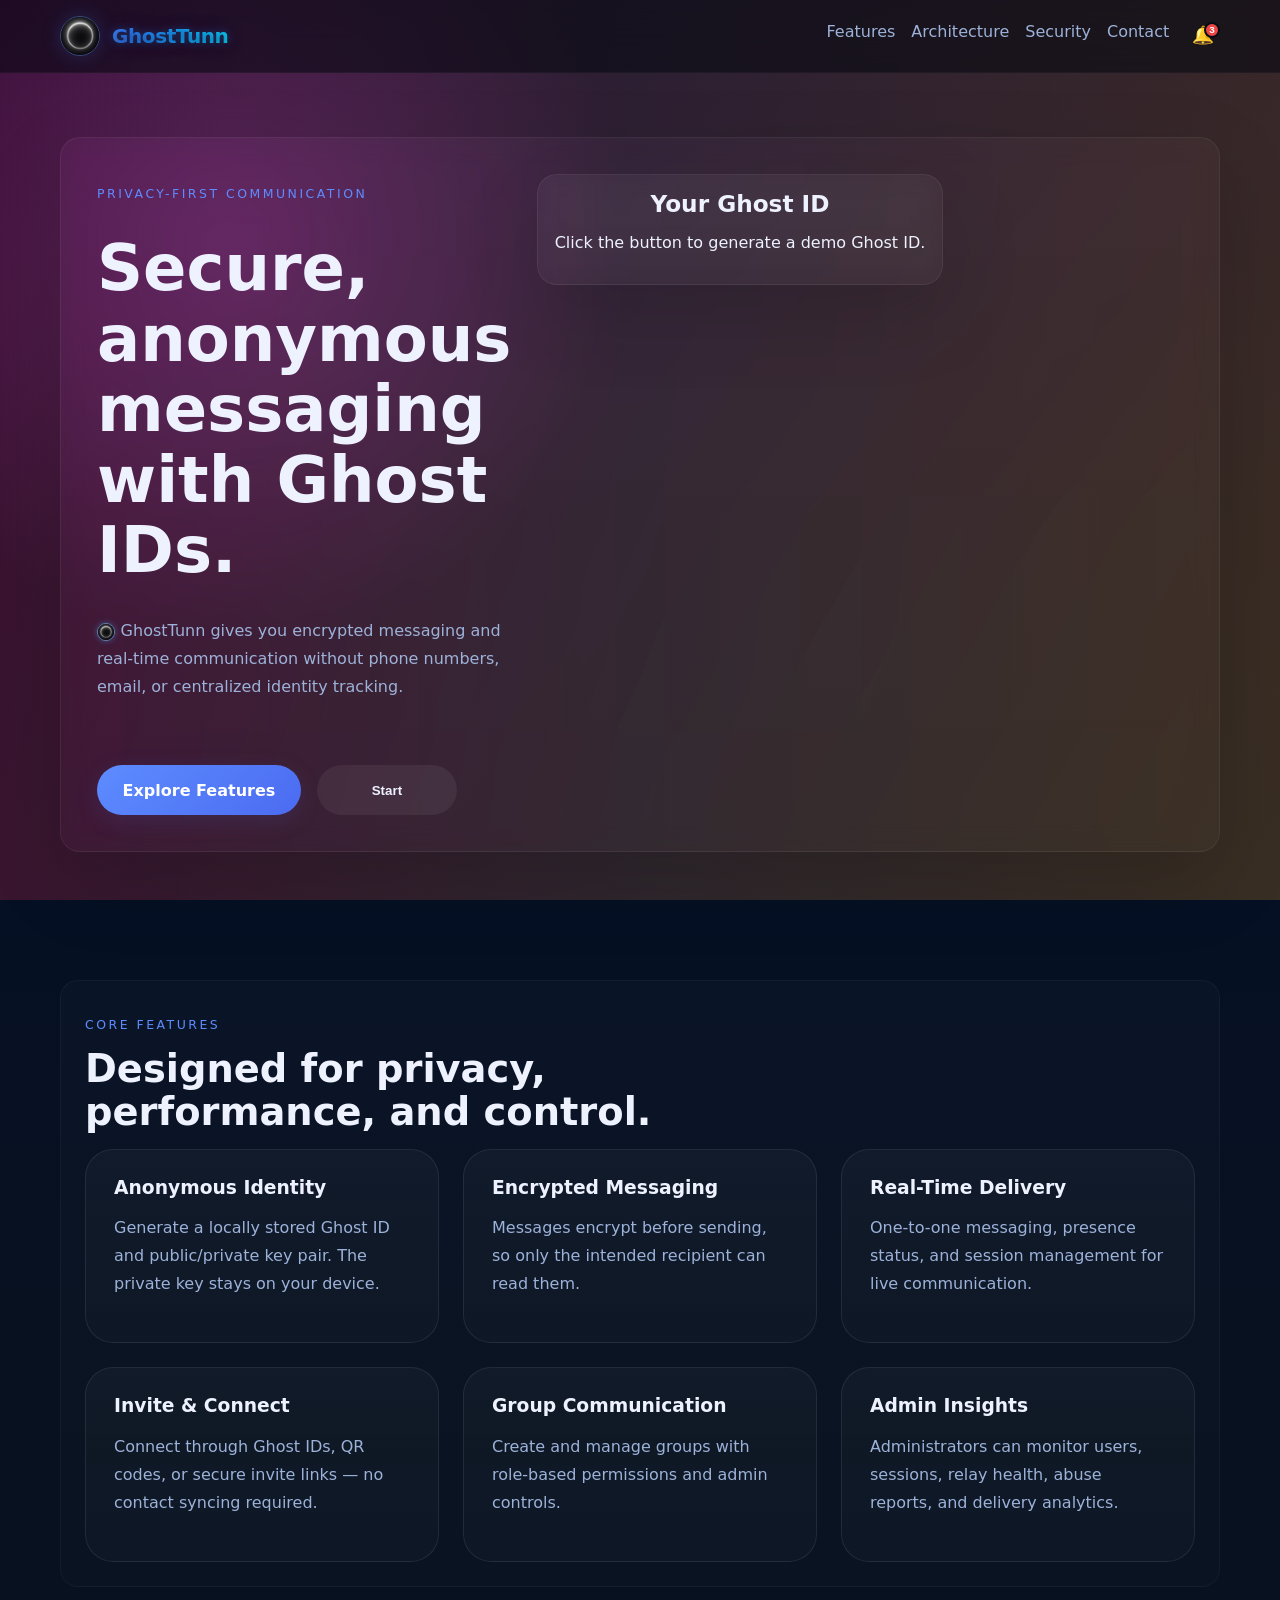
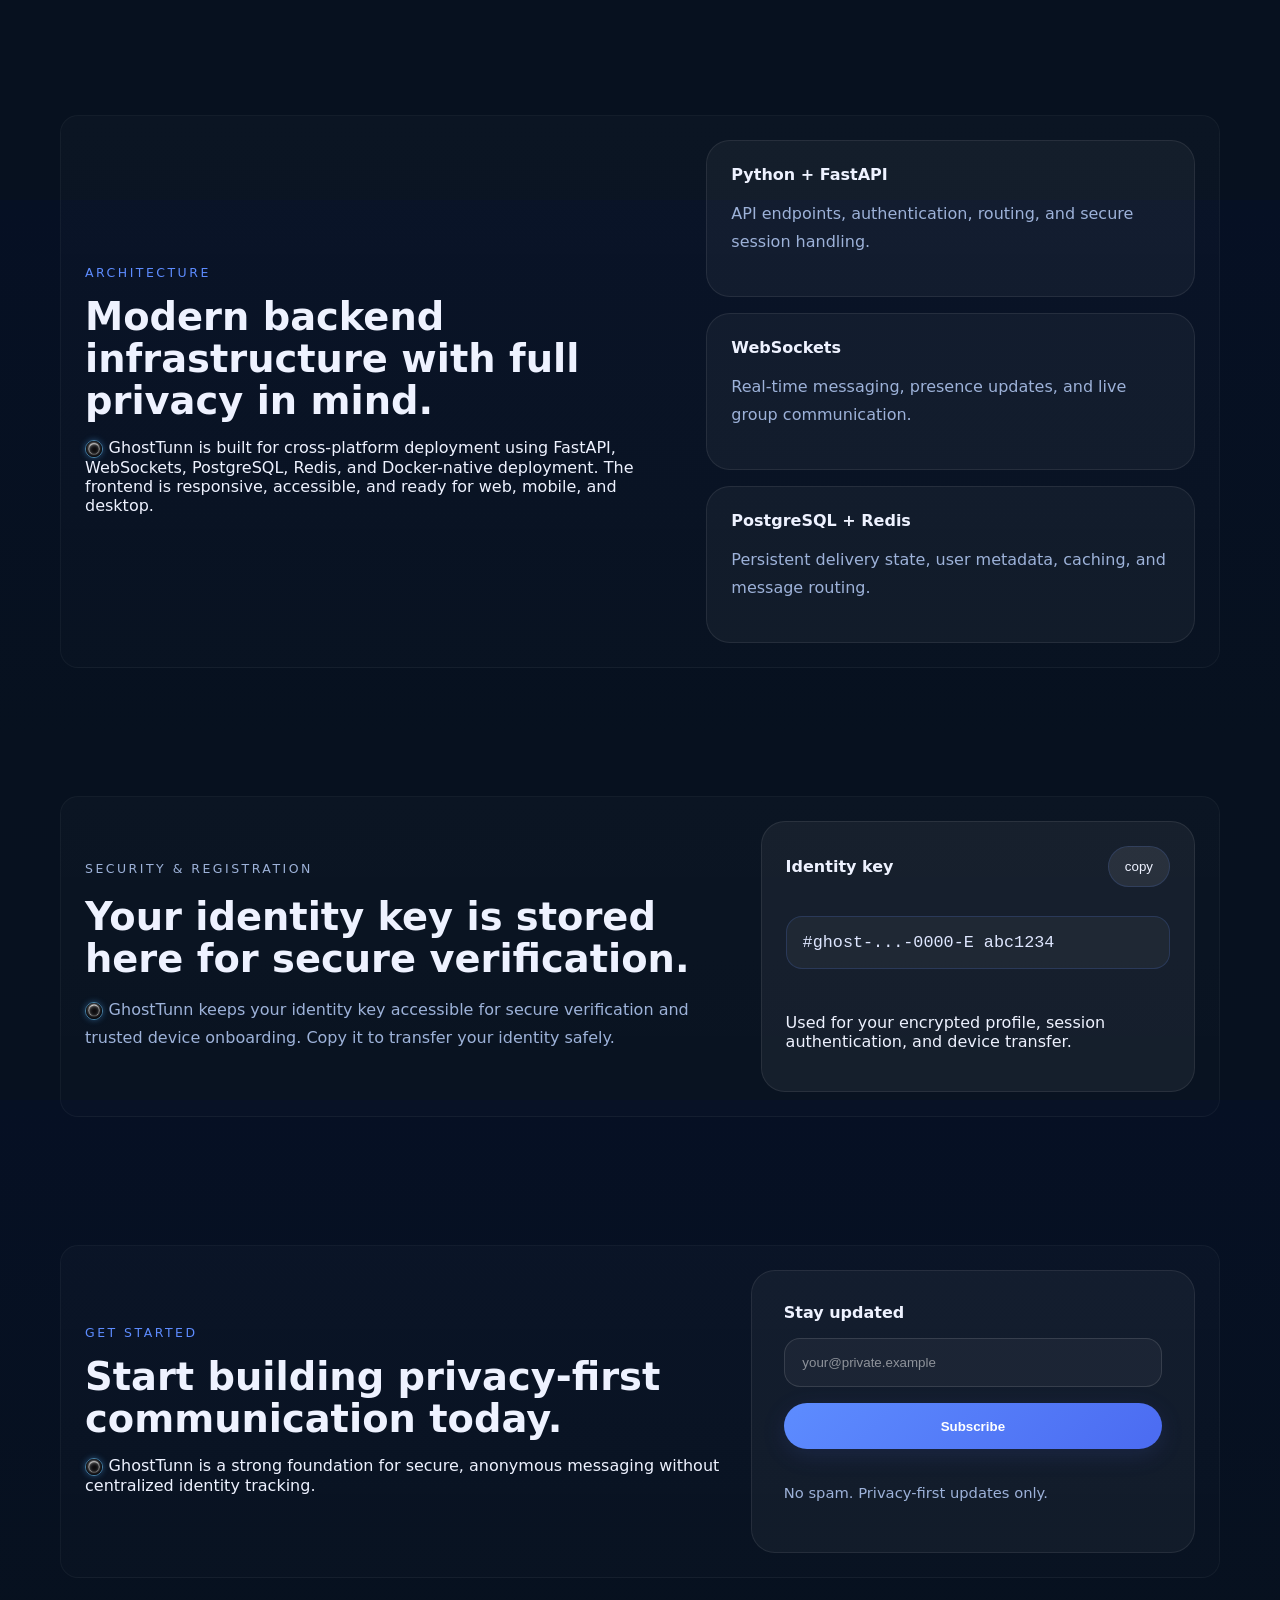
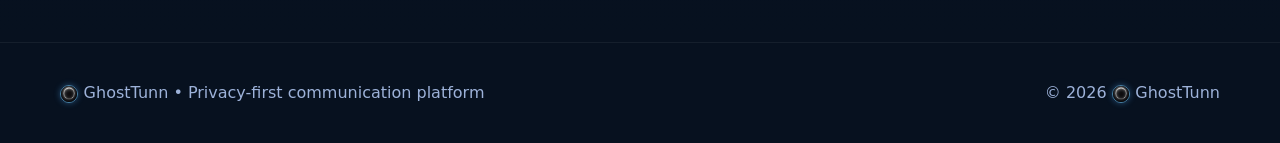
==== commit f3e43bc0: "Add notification bell and improve navigation links Add a notification bell to the header, enhance na" ====
--- a/index.html
+++ b/index.html
@@ -19,10 +19,28 @@
         <span></span>
       </button>
       <nav class="site-nav" id="siteNav">
-        <a href="#features">Features</a>
-        <a href="#architecture">Architecture</a>
-        <a href="#security">Security</a>
-        <a href="#contact">Contact</a>
+        <a href="#features" class="nav-link" data-section="features">Features</a>
+        <a href="#architecture" class="nav-link" data-section="architecture">Architecture</a>
+        <a href="#security" class="nav-link" data-section="security">Security</a>
+        <a href="#contact" class="nav-link" data-section="contact">Contact</a>
+
+        <!-- Notifications -->
+        <div class="notif-wrapper" id="notifWrapper">
+          <button class="notif-bell" id="notifBell" aria-label="Notifications" aria-expanded="false">
+            <span class="notif-icon">🔔</span>
+            <span class="notif-badge" id="notifBadge" aria-label="3 unread notifications">3</span>
+          </button>
+          <div class="notif-dropdown" id="notifDropdown" aria-hidden="true" role="dialog" aria-label="Notifications">
+            <div class="notif-header">
+              <span class="notif-title">Notifications</span>
+              <button class="notif-clear-all" id="notifClearAll">Mark all read</button>
+            </div>
+            <ul class="notif-list" id="notifList" role="list"></ul>
+            <div class="notif-footer">
+              <span class="notif-footer-text">GhostTunn — private by default</span>
+            </div>
+          </div>
+        </div>
       </nav>
     </div>
   </header>
--- a/styles.css
+++ b/styles.css
@@ -259,6 +259,220 @@
 
 .site-nav a:hover {
   color: var(--text);
+}
+
+.site-nav a.active {
+  color: var(--primary);
+}
+
+/* ─── Notification Bell ──────────────────────────────── */
+.notif-wrapper {
+  position: relative;
+  display: flex;
+  align-items: center;
+}
+
+.notif-bell {
+  background: none;
+  border: none;
+  cursor: pointer;
+  padding: 0.3rem 0.4rem;
+  border-radius: 10px;
+  display: flex;
+  align-items: center;
+  position: relative;
+  transition: background 0.2s;
+}
+
+.notif-bell:hover {
+  background: rgba(255,255,255,0.07);
+}
+
+.notif-icon {
+  font-size: 1.1rem;
+  line-height: 1;
+}
+
+.notif-badge {
+  position: absolute;
+  top: 0px;
+  right: 0px;
+  min-width: 16px;
+  height: 16px;
+  border-radius: 99px;
+  background: #ef4444;
+  color: #fff;
+  font-size: 0.62rem;
+  font-weight: 800;
+  display: flex;
+  align-items: center;
+  justify-content: center;
+  padding: 0 3px;
+  line-height: 1;
+  border: 2px solid var(--bg);
+  pointer-events: none;
+  transition: opacity 0.2s, transform 0.2s;
+}
+
+.notif-badge.hidden {
+  opacity: 0;
+  transform: scale(0.5);
+}
+
+/* ─── Notification Dropdown ─────────────────────────── */
+.notif-dropdown {
+  position: absolute;
+  top: calc(100% + 12px);
+  right: 0;
+  width: 320px;
+  max-width: 92vw;
+  background: rgba(8, 13, 26, 0.98);
+  border: 1px solid rgba(255,255,255,0.09);
+  border-radius: 16px;
+  box-shadow: 0 16px 48px rgba(0,0,0,0.6), 0 0 0 1px rgba(93,140,255,0.08);
+  backdrop-filter: blur(24px);
+  z-index: 200;
+  overflow: hidden;
+  opacity: 0;
+  transform: translateY(-8px) scale(0.97);
+  pointer-events: none;
+  transition: opacity 0.2s ease, transform 0.2s ease;
+}
+
+.notif-dropdown.open {
+  opacity: 1;
+  transform: translateY(0) scale(1);
+  pointer-events: auto;
+}
+
+.notif-header {
+  display: flex;
+  align-items: center;
+  justify-content: space-between;
+  padding: 1rem 1.1rem 0.75rem;
+  border-bottom: 1px solid rgba(255,255,255,0.06);
+}
+
+.notif-title {
+  font-size: 0.88rem;
+  font-weight: 700;
+  color: var(--text);
+  letter-spacing: 0.02em;
+}
+
+.notif-clear-all {
+  background: none;
+  border: none;
+  font-size: 0.74rem;
+  color: var(--primary);
+  cursor: pointer;
+  padding: 0.2rem 0.4rem;
+  border-radius: 6px;
+  transition: background 0.2s;
+}
+
+.notif-clear-all:hover {
+  background: rgba(93,140,255,0.12);
+}
+
+.notif-list {
+  list-style: none;
+  padding: 0;
+  margin: 0;
+  max-height: 320px;
+  overflow-y: auto;
+}
+
+.notif-item {
+  display: flex;
+  gap: 0.75rem;
+  align-items: flex-start;
+  padding: 0.85rem 1.1rem;
+  border-bottom: 1px solid rgba(255,255,255,0.04);
+  cursor: pointer;
+  transition: background 0.15s;
+  text-decoration: none;
+}
+
+.notif-item:last-child {
+  border-bottom: none;
+}
+
+.notif-item:hover {
+  background: rgba(255,255,255,0.04);
+}
+
+.notif-item.unread {
+  background: rgba(93,140,255,0.05);
+}
+
+.notif-item.unread:hover {
+  background: rgba(93,140,255,0.09);
+}
+
+.notif-item-icon {
+  font-size: 1.25rem;
+  flex-shrink: 0;
+  margin-top: 0.1rem;
+  width: 28px;
+  height: 28px;
+  border-radius: 50%;
+  background: rgba(255,255,255,0.06);
+  display: flex;
+  align-items: center;
+  justify-content: center;
+  font-size: 0.9rem;
+}
+
+.notif-item-body {
+  flex: 1;
+  min-width: 0;
+}
+
+.notif-item-text {
+  font-size: 0.84rem;
+  color: var(--text);
+  line-height: 1.4;
+  margin: 0 0 0.2rem;
+}
+
+.notif-item-time {
+  font-size: 0.72rem;
+  color: var(--muted);
+}
+
+.notif-unread-dot {
+  width: 7px;
+  height: 7px;
+  border-radius: 50%;
+  background: var(--primary);
+  flex-shrink: 0;
+  margin-top: 0.4rem;
+  opacity: 0;
+  transition: opacity 0.2s;
+}
+
+.notif-item.unread .notif-unread-dot {
+  opacity: 1;
+}
+
+.notif-empty {
+  padding: 2rem 1.1rem;
+  text-align: center;
+  color: var(--muted);
+  font-size: 0.85rem;
+}
+
+.notif-footer {
+  padding: 0.65rem 1.1rem;
+  border-top: 1px solid rgba(255,255,255,0.05);
+  text-align: center;
+}
+
+.notif-footer-text {
+  font-size: 0.7rem;
+  color: var(--muted);
+  opacity: 0.6;
 }
 
 .menu-toggle {
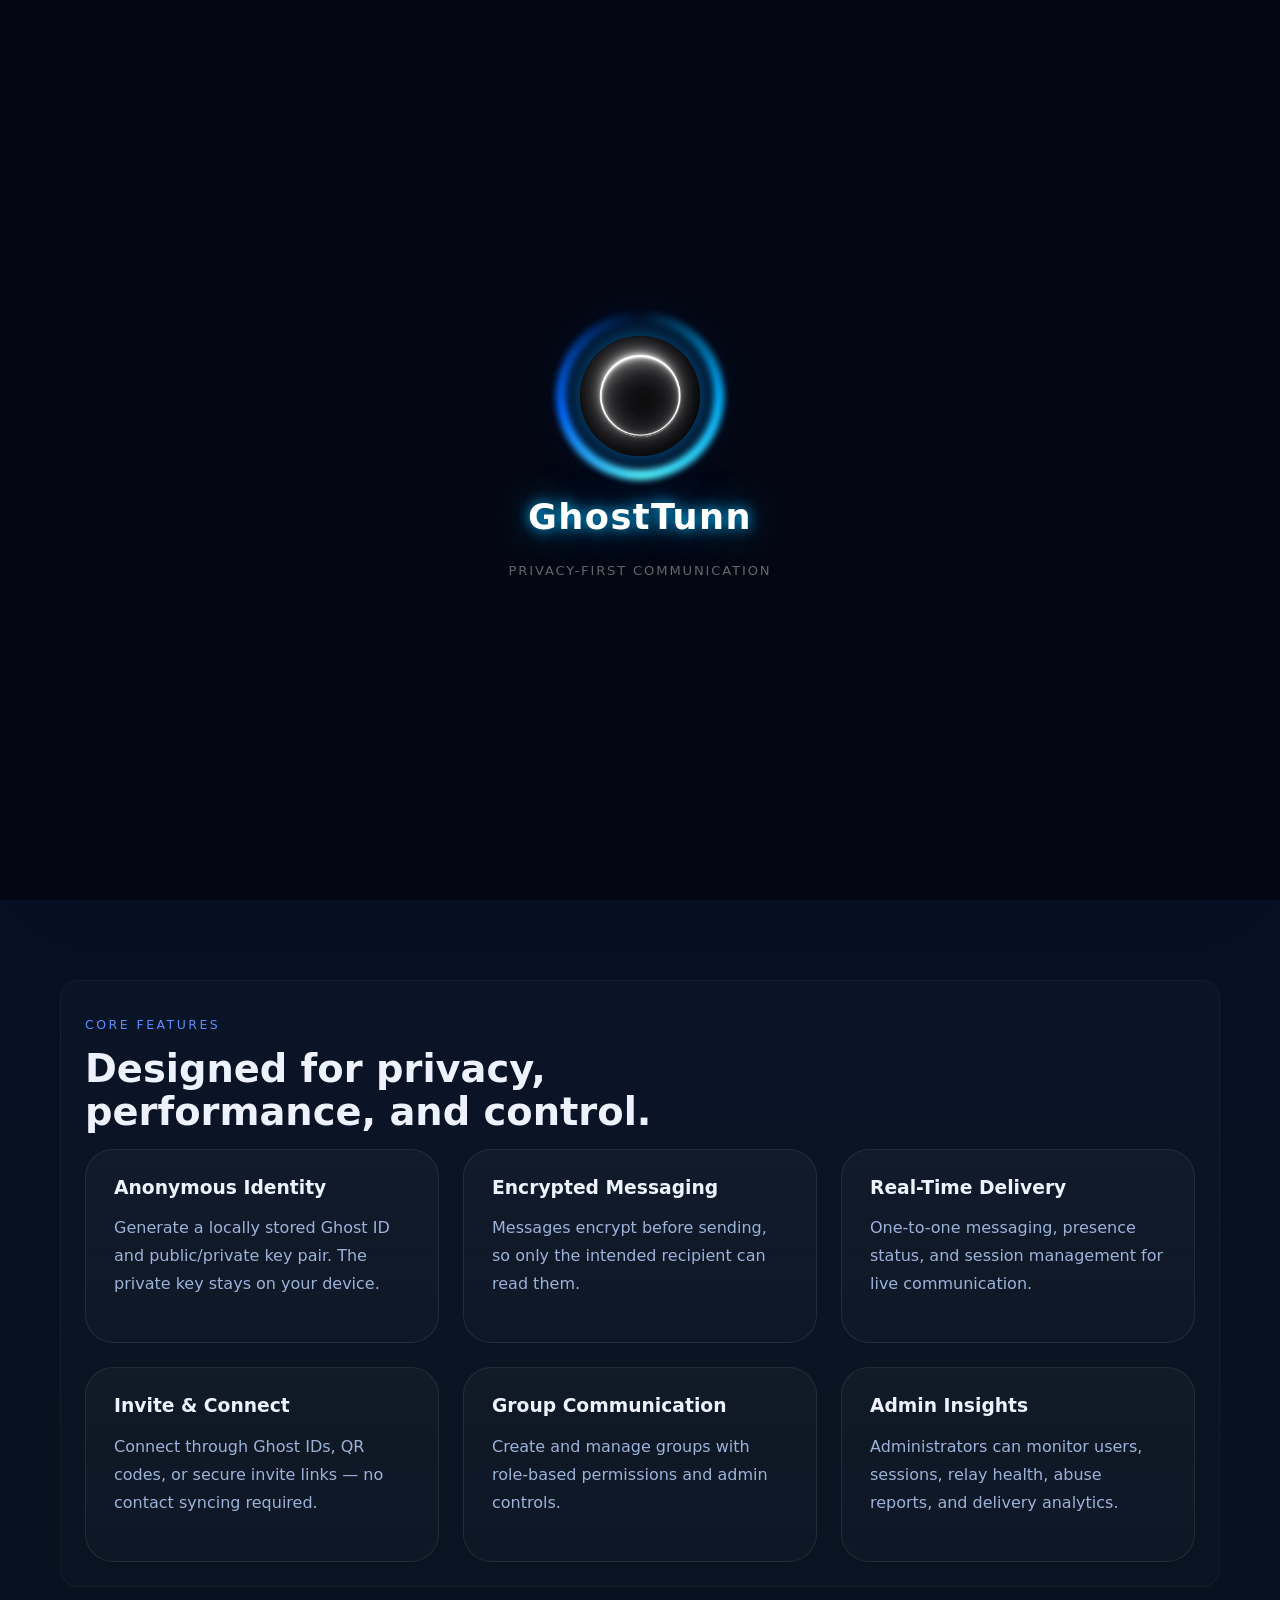
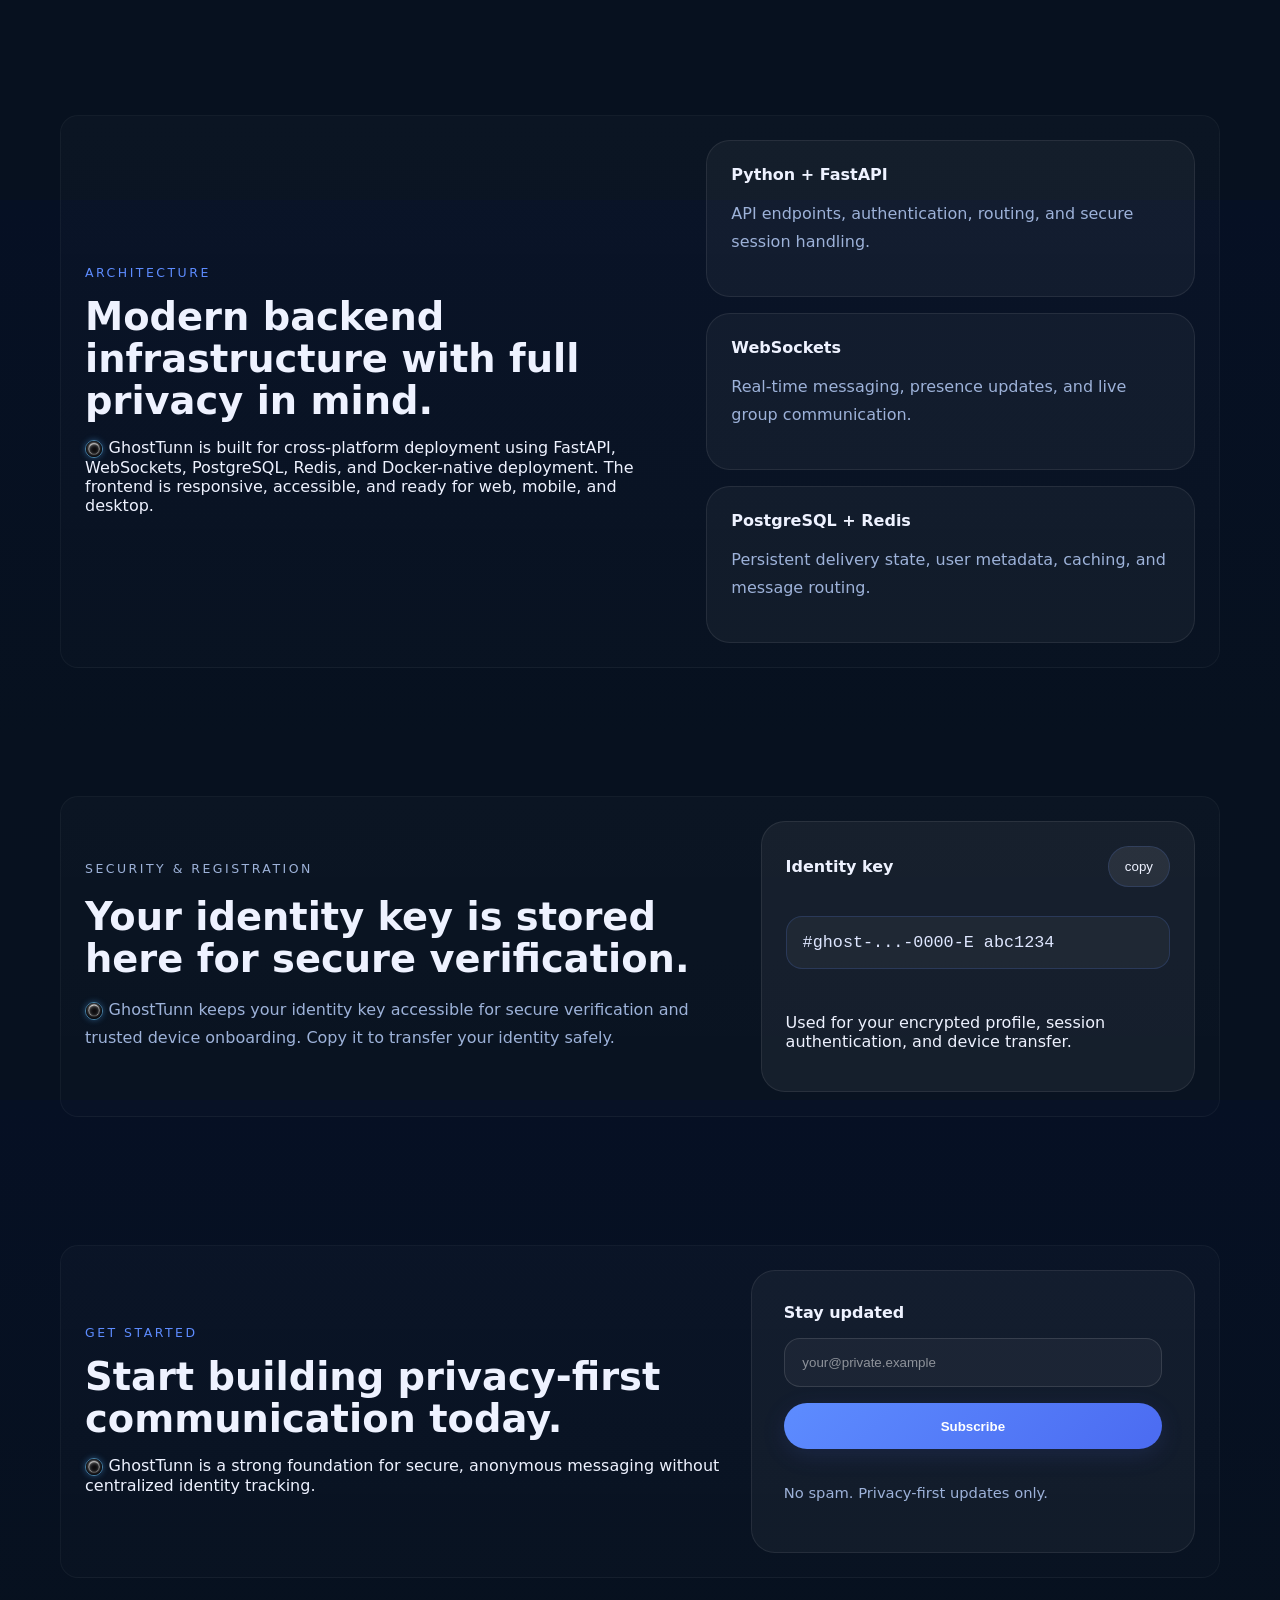
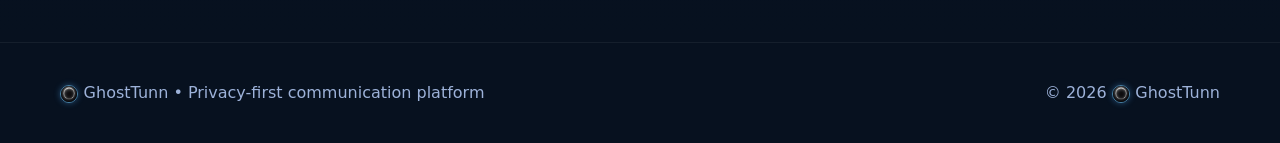
==== commit 2b61733c: "Add animated splash screen and detailed key displays Introduce a splash screen with an animated logo" ====
--- a/index.html
+++ b/index.html
@@ -7,6 +7,16 @@
   <link rel="stylesheet" href="styles.css" />
 </head>
 <body>
+  <!-- ─── Splash Screen ─────────────────────────────── -->
+  <div id="ghostSplash" class="ghost-splash">
+    <div class="ghost-splash-ring-wrap">
+      <div class="ghost-splash-ring"></div>
+      <img src="/logo.jpeg" alt="GhostTunn" class="ghost-splash-logo" />
+    </div>
+    <p class="ghost-splash-name">GhostTunn</p>
+    <p class="ghost-splash-sub">Privacy-first communication</p>
+  </div>
+
   <header class="site-header">
     <div class="container header-inner">
       <a class="brand" href="#home">
@@ -227,6 +237,13 @@
 
           <div class="view-panel hidden" id="terminalView">
             <div class="terminal-panel">
+              <!-- BLD mode banner (hidden by default) -->
+              <div class="bld-banner hidden" id="bldBanner">
+                <span class="bld-pill">■ BLD MODE</span>
+                <span class="bld-desc">Fullscreen anonymous terminal — root session active</span>
+                <button class="bld-exit-btn" id="bldExitBtn">Exit BLD</button>
+              </div>
+
               <div class="terminal-header">
                 <div>
                   <p class="eyebrow">Ghost console</p>
@@ -319,9 +336,30 @@
             </div>
           </div>
 
-          <!-- Identity key row -->
+          <!-- Public Key -->
           <div class="profile-setting-group">
-            <p class="profile-group-label">Identity key</p>
+            <p class="profile-group-label">Public Key</p>
+            <div class="profile-key-row">
+              <span class="profile-key-value revealed" id="profilePubKeyDisplay">#ghost-…</span>
+              <button class="profile-key-copy" id="profilePubKeyCopy" aria-label="Copy public key">Copy</button>
+            </div>
+            <p class="profile-key-note">Share this with others to connect.</p>
+          </div>
+
+          <!-- Private Key -->
+          <div class="profile-setting-group">
+            <p class="profile-group-label">Private Key</p>
+            <div class="profile-key-row">
+              <span class="profile-key-value" id="profilePrivKeyDisplay">••••••••••••••</span>
+              <button class="profile-key-toggle" id="profilePrivKeyToggle" aria-label="Show / hide private key">👁</button>
+              <button class="profile-key-copy" id="profilePrivKeyCopy" aria-label="Copy private key">Copy</button>
+            </div>
+            <p class="profile-key-note">Never share this — it's your identity secret.</p>
+          </div>
+
+          <!-- Full Identity key -->
+          <div class="profile-setting-group">
+            <p class="profile-group-label">Full Identity key</p>
             <div class="profile-key-row">
               <span class="profile-key-value" id="profileIdentityDisplay">••••••••••••</span>
               <button class="profile-key-toggle" id="profileKeyToggle" aria-label="Show / hide key">👁</button>
@@ -364,13 +402,36 @@
 
       <div class="tab-panels">
         <div class="tab-panel active" id="identityTab" role="tabpanel">
-          <div class="key-block">
+
+          <!-- Public Key -->
+          <div class="key-block key-block--pub">
             <div class="key-label">
-              <strong>Identity key</strong>
+              <strong>Public Key</strong>
+              <button class="copy-btn" id="copyLoginPubKey">Copy</button>
+            </div>
+            <p class="key-value key-value--pub" id="loginPublicKeyDisplay">#ghost-...-0000-E</p>
+            <p class="tab-note">Your address on GhostTunn. Share this so others can find and message you.</p>
+          </div>
+
+          <!-- Private Key -->
+          <div class="key-block key-block--priv">
+            <div class="key-label">
+              <strong>Private Key</strong>
+              <button class="key-reveal-btn" id="toggleLoginPrivKey">Show</button>
+              <button class="copy-btn" id="copyLoginPrivKey">Copy</button>
+            </div>
+            <p class="key-value key-value--hidden" id="loginPrivateKeyDisplay">••••••••••••••••</p>
+            <p class="tab-note">Never share this. Your private key lives only on this device — it proves you are you.</p>
+          </div>
+
+          <!-- Combined Identity key -->
+          <div class="key-block key-block--identity">
+            <div class="key-label">
+              <strong>Full Identity key</strong>
               <button class="copy-btn" id="copyIdentity">Copy</button>
             </div>
             <p class="key-value" id="identityKeyValue">#ghost-...-0000-E abc1234</p>
-            <p class="tab-note">A composite identity string combining your public and private key data. Keep this secret and safe.</p>
+            <p class="tab-note">Save this full string to restore your identity on another device. Keep it private.</p>
           </div>
         </div>
       </div>
--- a/styles.css
+++ b/styles.css
@@ -2245,12 +2245,185 @@
   color: #fff;
 }
 
+.terminal-line.root-cmd {
+  color: #f0a0ff;
+  font-weight: 700;
+}
+
 .terminal-line.error {
   color: #ff8e8e;
 }
 
 .terminal-line.info {
   color: #b8f8ff;
+}
+
+.terminal-line.warn {
+  color: #fbbf24;
+  font-weight: 600;
+}
+
+.terminal-line.success {
+  color: #4ade80;
+  font-weight: 600;
+}
+
+.terminal-line.root {
+  color: #c084fc;
+}
+
+/* ─── BLD banner ────────────────────────────────────── */
+.bld-banner {
+  display: flex;
+  align-items: center;
+  gap: 0.75rem;
+  padding: 0.6rem 1rem;
+  background: linear-gradient(90deg, rgba(168,85,247,0.18), rgba(239,68,68,0.10));
+  border: 1px solid rgba(168,85,247,0.35);
+  border-radius: 10px;
+  margin-bottom: 0.75rem;
+  flex-wrap: wrap;
+}
+
+.bld-pill {
+  font-size: 0.72rem;
+  font-weight: 800;
+  letter-spacing: 0.1em;
+  color: #e879f9;
+  background: rgba(168,85,247,0.2);
+  border: 1px solid rgba(168,85,247,0.4);
+  border-radius: 99px;
+  padding: 0.15rem 0.6rem;
+  white-space: nowrap;
+  animation: bldPulse 2s ease-in-out infinite;
+}
+
+@keyframes bldPulse {
+  0%, 100% { opacity: 1; }
+  50% { opacity: 0.6; }
+}
+
+.bld-desc {
+  font-size: 0.78rem;
+  color: rgba(255,255,255,0.55);
+  flex: 1;
+  min-width: 0;
+}
+
+.bld-exit-btn {
+  font-size: 0.74rem;
+  font-weight: 700;
+  background: rgba(239,68,68,0.15);
+  border: 1px solid rgba(239,68,68,0.4);
+  color: #f87171;
+  border-radius: 8px;
+  padding: 0.25rem 0.75rem;
+  cursor: pointer;
+  transition: background 0.2s;
+  white-space: nowrap;
+  flex-shrink: 0;
+}
+
+.bld-exit-btn:hover {
+  background: rgba(239,68,68,0.28);
+}
+
+/* ─── BLD fullscreen mode ───────────────────────────── */
+body.terminal-bld-active .terminal-panel {
+  position: fixed !important;
+  inset: 0 !important;
+  z-index: 80;
+  border-radius: 0 !important;
+  margin: 0 !important;
+  max-height: 100vh;
+  display: flex;
+  flex-direction: column;
+  background: rgba(4, 7, 18, 0.99) !important;
+  border: none !important;
+  box-shadow: none !important;
+}
+
+body.terminal-bld-active .terminal-output {
+  flex: 1;
+  max-height: none !important;
+  min-height: 0 !important;
+}
+
+body.terminal-bld-active .app-sidebar,
+body.terminal-bld-active .app-header-section,
+body.terminal-bld-active .chat-detail-panel,
+body.terminal-bld-active .mobile-bottom-nav {
+  visibility: hidden;
+  pointer-events: none;
+}
+
+/* ─── Terminal chat messages ────────────────────────── */
+.terminal-msg {
+  margin: 0.35rem 0;
+  padding: 0.55rem 0.85rem;
+  border-radius: 10px;
+  font-family: ui-monospace, 'Courier New', monospace;
+  font-size: 0.85rem;
+  max-width: 90%;
+}
+
+.terminal-msg-sent {
+  background: rgba(93,140,255,0.12);
+  border: 1px solid rgba(93,140,255,0.25);
+  margin-left: auto;
+  text-align: right;
+}
+
+.terminal-msg-recv {
+  background: rgba(255,255,255,0.05);
+  border: 1px solid rgba(255,255,255,0.1);
+  margin-right: auto;
+}
+
+.terminal-msg-meta {
+  display: flex;
+  align-items: center;
+  gap: 0.5rem;
+  margin-bottom: 0.3rem;
+  flex-wrap: wrap;
+}
+
+.terminal-msg-sent .terminal-msg-meta {
+  flex-direction: row-reverse;
+}
+
+.tmsg-label {
+  font-size: 0.72rem;
+  font-weight: 800;
+  letter-spacing: 0.06em;
+  color: #a5b4fc;
+}
+
+.terminal-msg-recv .tmsg-label {
+  color: #6ee7b7;
+}
+
+.tmsg-key {
+  font-size: 0.68rem;
+  color: rgba(255,255,255,0.3);
+  font-family: 'Courier New', monospace;
+}
+
+.tmsg-time {
+  font-size: 0.65rem;
+  color: rgba(255,255,255,0.25);
+  margin-left: auto;
+}
+
+.terminal-msg-sent .tmsg-time {
+  margin-left: 0;
+  margin-right: auto;
+}
+
+.terminal-msg-body {
+  color: rgba(255,255,255,0.88);
+  line-height: 1.5;
+  word-break: break-word;
 }
 
 .terminal-input-row {
@@ -2345,11 +2518,144 @@
 }
 
 /* Ensure a readable key block */
+/* ─── Splash screen ─────────────────────────────────── */
+.ghost-splash {
+  position: fixed;
+  inset: 0;
+  z-index: 9999;
+  display: flex;
+  flex-direction: column;
+  align-items: center;
+  justify-content: center;
+  gap: 1.6rem;
+  background: #040712;
+  opacity: 1;
+  transition: opacity 0.7s ease;
+}
+
+.ghost-splash.fade-out {
+  opacity: 0;
+  pointer-events: none;
+}
+
+.ghost-splash-ring-wrap {
+  position: relative;
+  width: 148px;
+  height: 148px;
+  display: flex;
+  align-items: center;
+  justify-content: center;
+}
+
+.ghost-splash-ring {
+  position: absolute;
+  inset: -10px;
+  border-radius: 50%;
+  background: conic-gradient(
+    from 0deg,
+    transparent 0%,
+    #00b4ff 25%,
+    #5bffff 50%,
+    #0066ff 72%,
+    transparent 100%
+  );
+  animation: ghostSplashSpin 1.5s linear infinite;
+  filter: blur(3px);
+}
+
+.ghost-splash-ring::before {
+  content: '';
+  position: absolute;
+  inset: 10px;
+  border-radius: 50%;
+  background: #040712;
+}
+
+@keyframes ghostSplashSpin {
+  to { transform: rotate(360deg); }
+}
+
+.ghost-splash-logo {
+  position: relative;
+  z-index: 1;
+  width: 120px;
+  height: 120px;
+  border-radius: 50%;
+  object-fit: cover;
+  box-shadow: 0 0 28px rgba(0,180,255,0.45), 0 0 60px rgba(0,100,255,0.25);
+}
+
+.ghost-splash-name {
+  font-size: 2.2rem;
+  font-weight: 900;
+  color: #fff;
+  letter-spacing: 0.04em;
+  text-shadow: 0 0 14px #00b4ff, 0 0 36px rgba(0,180,255,0.5);
+  margin: 0;
+}
+
+.ghost-splash-sub {
+  font-size: 0.82rem;
+  color: rgba(255,255,255,0.38);
+  letter-spacing: 0.14em;
+  text-transform: uppercase;
+  margin: 0;
+}
+
+/* ─── Key block variants ────────────────────────────── */
 .key-block {
   background: rgba(255,255,255,0.02);
   border: 1px solid rgba(255,255,255,0.03);
   padding: 1rem;
   border-radius: 10px;
+}
+
+.key-block--pub {
+  border-color: rgba(93,140,255,0.2);
+  background: rgba(93,140,255,0.04);
+}
+
+.key-block--priv {
+  border-color: rgba(239,68,68,0.18);
+  background: rgba(239,68,68,0.03);
+}
+
+.key-block + .key-block {
+  margin-top: 0.85rem;
+}
+
+.key-value--pub {
+  color: #a5c8ff;
+  border-color: rgba(93,140,255,0.25) !important;
+}
+
+.key-value--hidden {
+  letter-spacing: 0.18em;
+  color: rgba(255,255,255,0.35) !important;
+  font-size: 1.2rem !important;
+}
+
+.key-reveal-btn {
+  background: rgba(239,68,68,0.1);
+  border: 1px solid rgba(239,68,68,0.25);
+  color: #fca5a5;
+  border-radius: 999px;
+  padding: 0.45rem 0.85rem;
+  font-size: 0.8rem;
+  font-weight: 700;
+  cursor: pointer;
+  transition: background 0.2s;
+}
+
+.key-reveal-btn:hover {
+  background: rgba(239,68,68,0.2);
+}
+
+.profile-key-note {
+  font-size: 0.74rem;
+  color: rgba(255,255,255,0.38);
+  margin: 0.2rem 0 0;
+  line-height: 1.5;
 }
 
 /* Slightly larger touch targets for mobile */
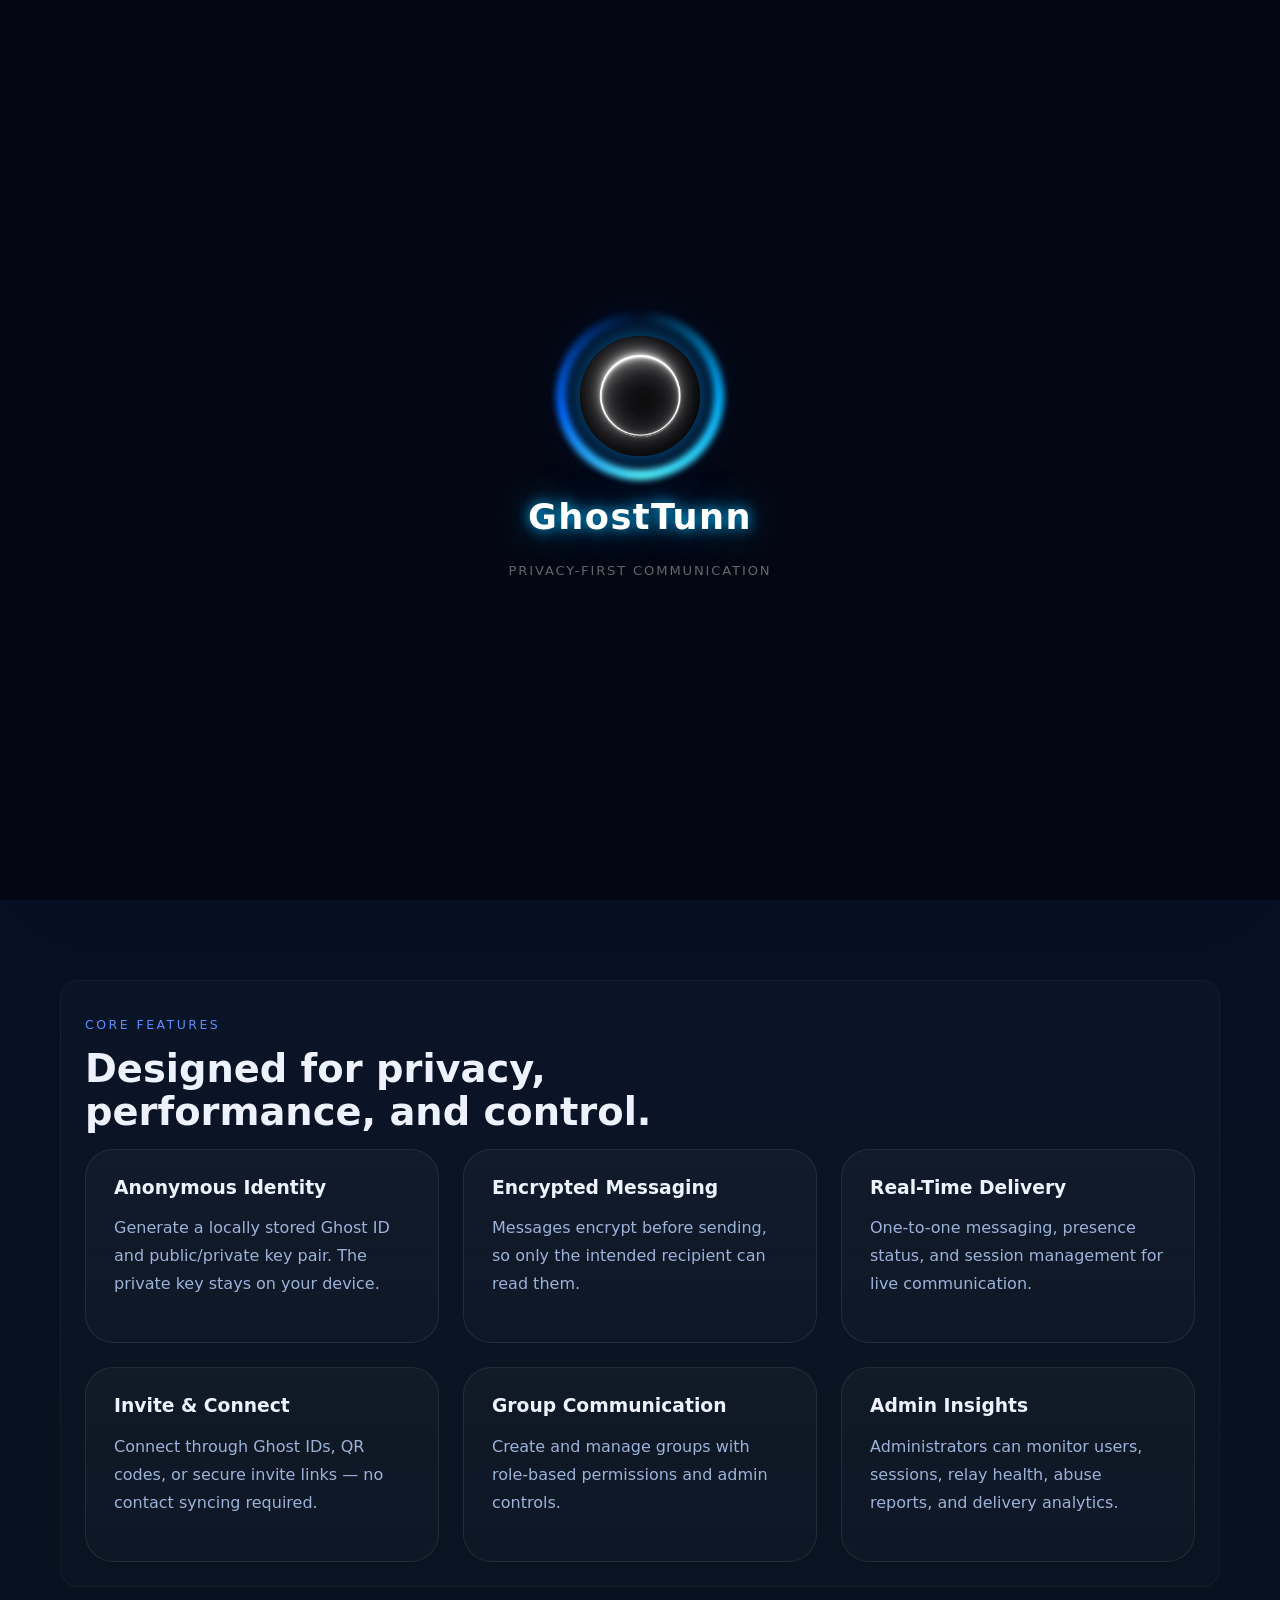
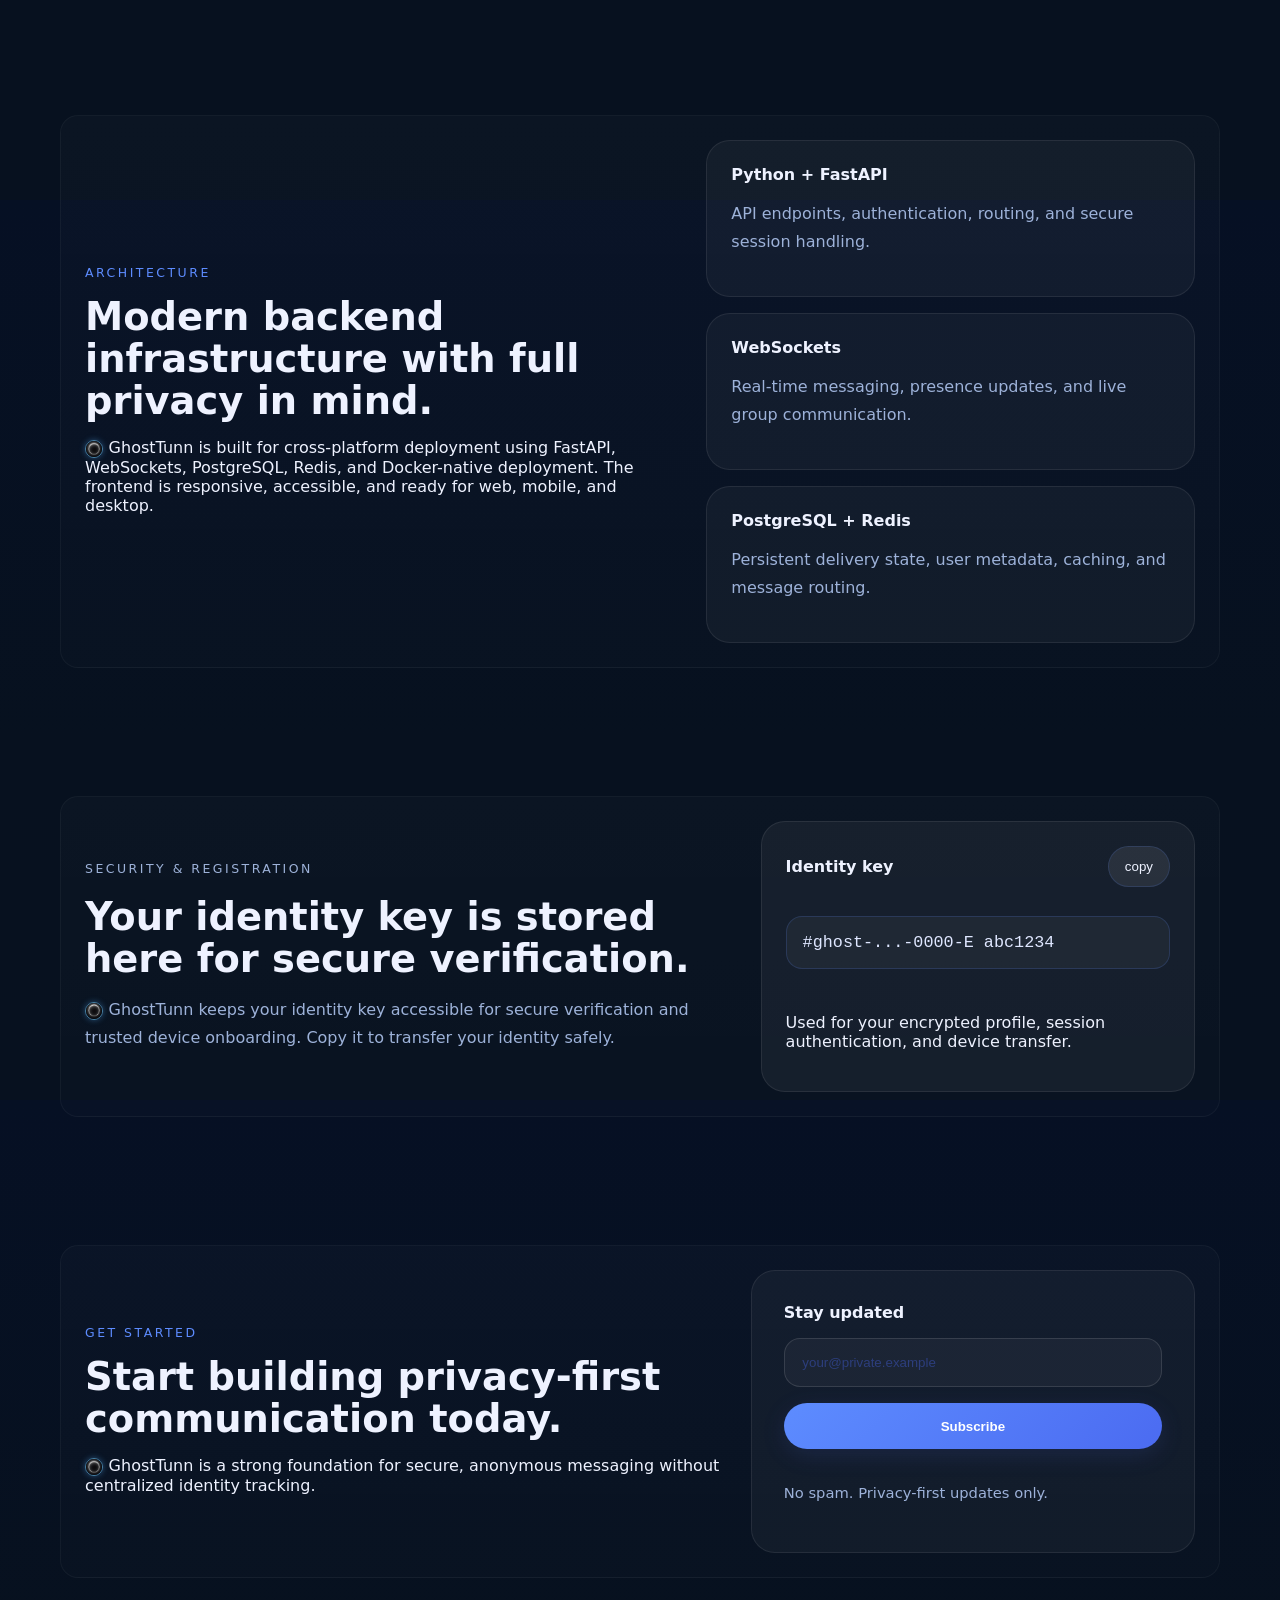
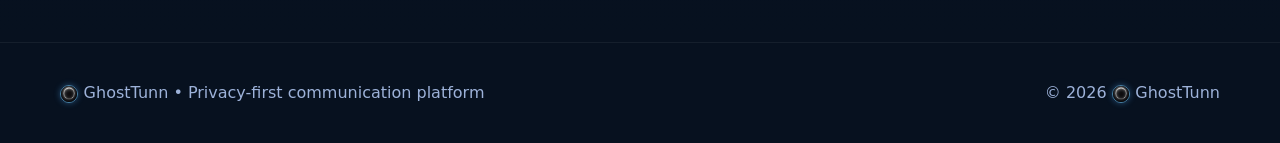
==== commit 7b38464d: "fix logo path" ====
--- a/index.html
+++ b/index.html
@@ -1,4 +1,30 @@
 <!DOCTYPE html>
+<!-- ═══════════════════════════════════════════════════════════
+     GhostTunn — index.html
+     Privacy-first anonymous communication platform.
+
+     PAGE STRUCTURE:
+     1.  #ghostSplash          — full-screen logo splash (removed from DOM after 2.2 s)
+     2.  <header>              — landing-page top nav
+     3.  <main>
+         a. #hero              — landing hero section (CTA → login overlay)
+         b. #features          — feature highlights grid
+         c. #architecture      — how the relay works
+         d. #security          — key generation explainer
+         e. #loginOverlay      — full-screen identity creation/restore dialog
+         f. #appShell          — main app (hidden until logged in)
+            · .app-sidebar     — desktop left icon nav
+            · .app-topbar      — mobile top bar
+            · #chatView        — conversation list + detail panel
+            · #ghosttimeView   — social feed
+            · #accountView     — account settings
+            · #terminalView    — @ghost terminal
+            · .mobile-nav      — bottom nav bar (mobile)
+         g. #profileDrawer     — settings drawer (slides from right)
+         h. #profileDrawerOverlay — semi-transparent backdrop for drawer
+     4.  <footer>              — contact form + social links
+     5.  <script src="script.js">
+     ═══════════════════════════════════════════════════════════ -->
 <html lang="en">
 <head>
   <meta charset="UTF-8" />
@@ -11,7 +37,7 @@
   <div id="ghostSplash" class="ghost-splash">
     <div class="ghost-splash-ring-wrap">
       <div class="ghost-splash-ring"></div>
-      <img src="/logo.jpeg" alt="GhostTunn" class="ghost-splash-logo" />
+      <img src="logo.jpeg" alt="GhostTunn" class="ghost-splash-logo" />
     </div>
     <p class="ghost-splash-name">GhostTunn</p>
     <p class="ghost-splash-sub">Privacy-first communication</p>
@@ -20,7 +46,7 @@
   <header class="site-header">
     <div class="container header-inner">
       <a class="brand" href="#home">
-        <img src="/logo.jpeg" alt="GhostTunn logo" class="brand-logo-img" />
+        <img src="logo.jpeg" alt="GhostTunn logo" class="brand-logo-img" />
         GhostTunn
       </a>
       <button class="menu-toggle" id="menuToggle" aria-label="Toggle navigation">
--- a/styles.css
+++ b/styles.css
@@ -1,3 +1,27 @@
+/* ═══════════════════════════════════════════════════════════════
+   GhostTunn — styles.css
+   All visual styling for the GhostTunn privacy platform.
+
+   SECTIONS:
+   1.  CSS custom properties (design tokens / variables)
+   2.  Global reset + base typography
+   3.  Layout utilities (.container, .hidden, .no-scroll)
+   4.  Landing page — hero, nav, feature cards, security section
+   5.  Login / identity overlay
+   6.  App shell — sidebar, topbar, mobile nav
+   7.  Chat list panel — tabs, items, badges, search
+   8.  Chat detail panel — messages, bubbles, compose bar
+   9.  GhostTime (social feed) — post cards, comments
+   10. Account / settings view
+   11. Terminal view — BLD mode, command lines, message bubbles
+   12. Profile drawer (slides in from right)
+   13. Notification bell + dropdown
+   14. Splash screen
+   15. Animations & keyframes
+   16. Responsive overrides (≤ 980 px, ≤ 640 px)
+   ═══════════════════════════════════════════════════════════════ */
+
+/* ── 1. DESIGN TOKENS ────────────────────────────────────────── */
 :root {
   --bg: #060b14;
   --surface: #0e1627;
@@ -684,7 +708,7 @@
 }
 
 .contact-form input::placeholder {
-  color: rgba(255,255,255,0.5);
+  color: rgba(62, 87, 198, 0.5);
 }
 
 .form-note {
@@ -721,11 +745,16 @@
 
 .login-card {
   width: min(960px, 100%);
+  height: 1000px;
+  overflow-y: auto;
+  overscroll-behavior: contain;
   background: linear-gradient(180deg, rgba(8, 23, 62, 0.95), rgba(4, 11, 25, 0.98));
   border: 1px solid rgba(93, 140, 255, 0.18);
   border-radius: 32px;
   box-shadow: 0 0 120px rgba(84, 139, 255, 0.18);
   padding: 2.5rem;
+  padding-bottom: 200px;
+  padding-top: 200px;
 }
 
 .login-title {
@@ -999,6 +1028,18 @@
   border-color: rgba(93, 140, 255, 0.35);
 }
 
+/* ── Chat filter tabs bar (All / Unread / Requests row) ─────
+   This sits above the chat list and needs breathing room below
+   so users don't feel the tabs and list are crammed together. */
+.chat-tabs-bar {
+  display: flex;
+  gap: 0.65rem;
+  margin-bottom: 1.25rem; /* space between tabs and the chat list beneath */
+}
+
+/* ── Scrollable chat conversation list ──────────────────────
+   Limits height so the area stays in the panel without pushing
+   other elements off screen; scrolls internally when full. */
 .chat-list {
   display: grid;
   gap: 0.75rem;
@@ -1168,14 +1209,20 @@
   padding: 0.5rem 0;
 }
 
+/* ── Scrollable messages area ───────────────────────────────
+   flex:1 lets it grow to fill all remaining space in the panel.
+   min-height:0 is required in flex columns so overflow-y:auto
+   actually works — without it the element won't shrink below its
+   content size and the panel overflows the viewport.
+   Bottom padding accounts for the compose bar height below. */
 .messages-container {
   flex: 1;
   overflow-y: auto;
-  padding: 1rem 1.25rem 9rem;
+  padding: 1rem 1.25rem 1.5rem; /* 1.5rem bottom — compose bar is no longer absolute */
   display: flex;
   flex-direction: column;
   gap: 0.75rem;
-  min-height: 0;
+  min-height: 0; /* REQUIRED: allows flex children to scroll correctly */
 }
 
 .message-row {
@@ -1228,12 +1275,14 @@
   to { transform: translateX(0); opacity: 1; }
 }
 
+/* ── Message compose bar ────────────────────────────────────
+   Sits at the BOTTOM of the flex column inside .chat-detail-panel.
+   We use margin instead of position:absolute so it is never hidden
+   behind other elements (like sidebar icons or mobile nav).
+   flex-shrink:0 prevents it from collapsing when the panel is short. */
 .message-input-area {
-  position: absolute;
-  left: 1.25rem;
-  right: 1.25rem;
-  bottom: 0.6rem;
-  z-index: 10;
+  flex-shrink: 0;                  /* never compress the input row */
+  margin: 0.25rem 1.25rem 0.85rem; /* float it away from the edges */
   display: flex;
   gap: 0.85rem;
   align-items: center;
@@ -1245,8 +1294,6 @@
     0 0 28px rgba(255, 96, 223, 0.2),
     0 0 42px rgba(53, 222, 255, 0.2),
     inset 0 0 18px rgba(48, 80, 255, 0.18);
-  flex-shrink: 0;
-  position: absolute;
 }
 
 .message-input-area::before {
@@ -2472,7 +2519,7 @@
   min-height: calc(100vh - 140px);
 }
 
-..chat-detail-panel {
+.chat-detail-panel {
   display: flex;
   flex-direction: column;
   justify-content: space-between;
@@ -3347,7 +3394,7 @@
   .login-card {
     padding: 1.5rem;
     border-radius: 14px;
-    max-height: 96vh;
+    max-height: 90vh;
     overflow-y: auto;
   }
 
@@ -3371,14 +3418,14 @@
     padding: 0.85rem 1rem;
   }
 
-  /* Messages container mobile */
+  /* Messages container mobile — smaller horizontal padding */
   .messages-container {
-    padding: 0.75rem 0.75rem 5rem;
-  }
-
+    padding: 0.75rem 0.75rem 1rem;
+  }
+
+  /* Message compose bar mobile — use margin not position offsets
+     The panel's padding-bottom pushes everything above the nav bar */
   .message-input-area {
-    left: 0.75rem;
-    right: 0.75rem;
-    bottom: 0.5rem;
-  }
-}
+    margin: 0.25rem 0.75rem 0.5rem;
+  }
+}
